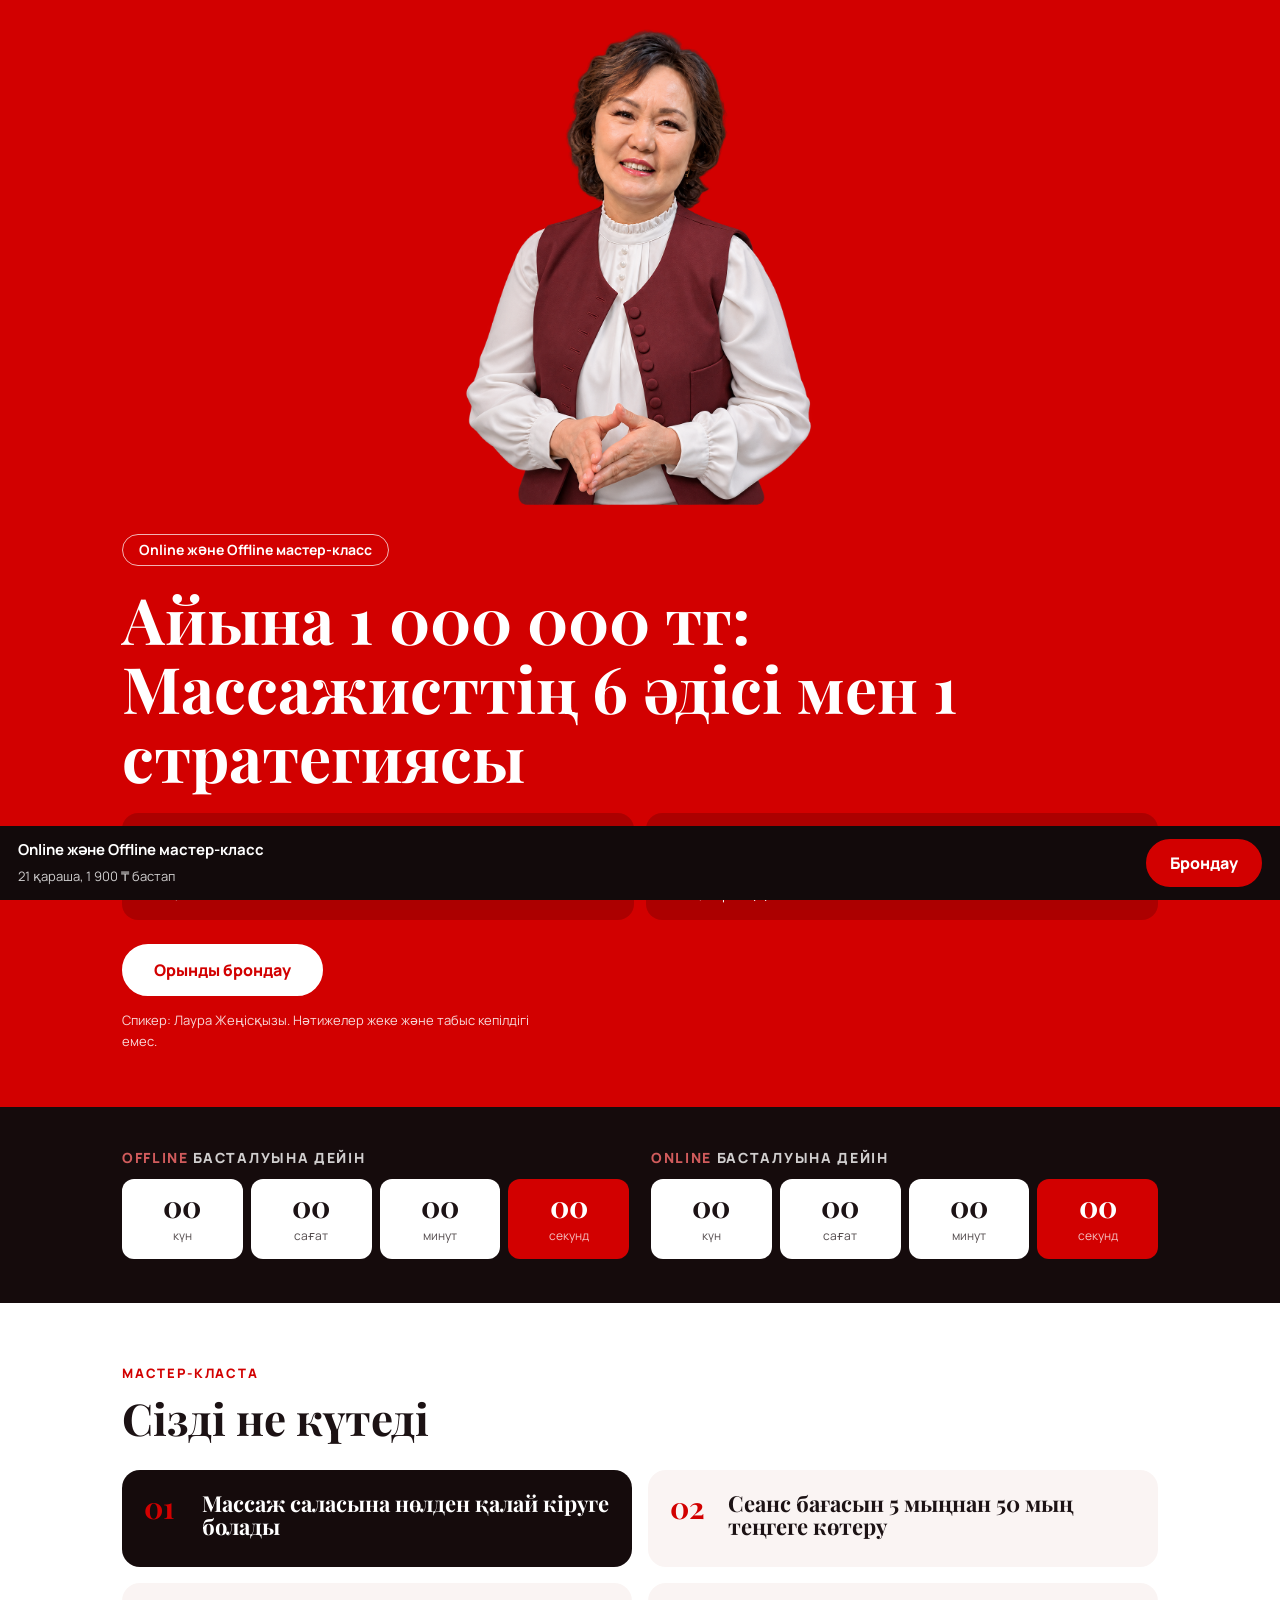
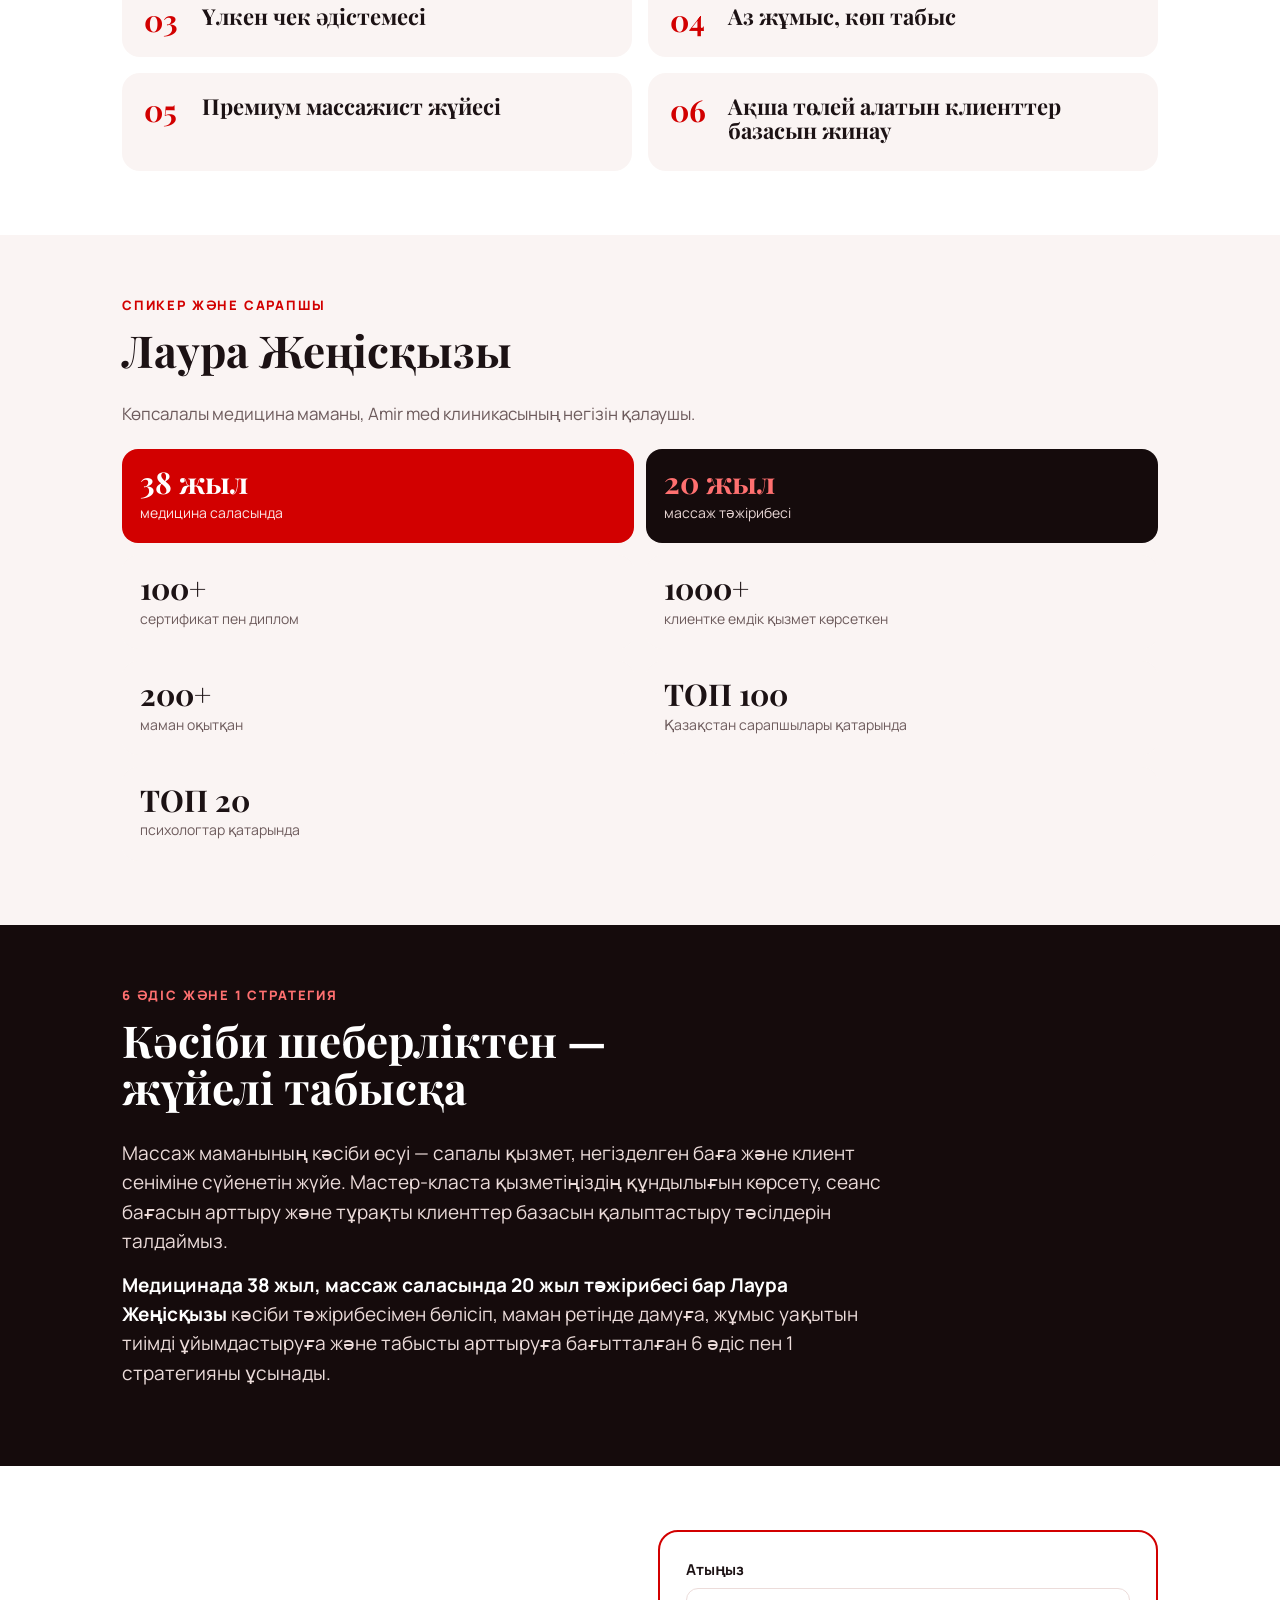
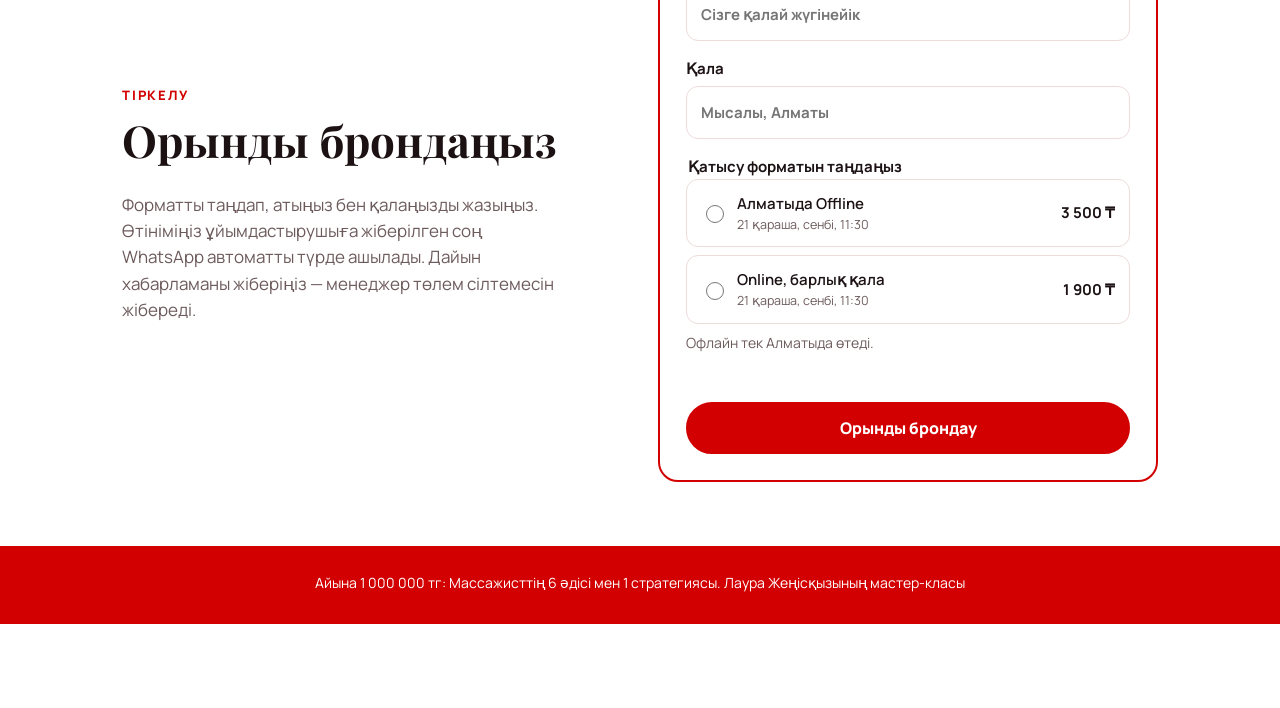
==== index.html @ 4eb70d50 "Update WhatsApp contact for Laura masterclass" ====
<!DOCTYPE html>
<html lang="kk">
<head>
<meta charset="utf-8">
<meta name="viewport" content="width=device-width, initial-scale=1, viewport-fit=cover">
<title>Айына 1 000 000 тг: Массажисттің 6 әдісі мен 1 стратегиясы: Online және Offline мастер-класс</title>
<link rel="preconnect" href="https://fonts.googleapis.com">
<link rel="preconnect" href="https://fonts.gstatic.com" crossorigin>
<link href="https://fonts.googleapis.com/css2?family=Manrope:wght@400;600;700;800&family=Playfair+Display:wght@600;700&display=swap" rel="stylesheet">
<!--PIXEL-->
<script>
!function(f,b,e,v,n,t,s){if(f.fbq)return;n=f.fbq=function(){n.callMethod?n.callMethod.apply(n,arguments):n.queue.push(arguments)};if(!f._fbq)f._fbq=n;n.push=n;n.loaded=!0;n.version='2.0';n.queue=[];t=b.createElement(e);t.async=!0;t.src=v;s=b.getElementsByTagName(e)[0];s.parentNode.insertBefore(t,s)}(window,document,'script','https://connect.facebook.net/en_US/fbevents.js');
fbq('init','533676655998231');fbq('track','PageView');
</script>
<!--/PIXEL-->
<style>
:root{--red:#d20000;--ink:#1c1214;--bg:#fff;--soft:#faf4f3;--line:#ecdcda;--mute:#6d5b5c;--night:#150b0c;
box-sizing:border-box;padding-top:env(safe-area-inset-top,0px);padding-bottom:env(safe-area-inset-bottom,0px)}
@media (prefers-color-scheme:dark){:root:not([data-theme="light"]){--ink:#f7eceb;--bg:#160c0d;--soft:#211415;--line:#3b2628;--mute:#bba6a6}}
:root[data-theme="dark"]{--ink:#f7eceb;--bg:#160c0d;--soft:#211415;--line:#3b2628;--mute:#bba6a6}
html{background:var(--red);scroll-padding-top:env(safe-area-inset-top,0px);scroll-behavior:smooth}
@media (prefers-reduced-motion:reduce){html{scroll-behavior:auto}}
*,*::before,*::after{box-sizing:border-box}
body{margin:0;background:var(--bg);color:var(--ink);font:400 17px/1.55 Manrope,"Segoe UI",Arial,sans-serif;padding-bottom:84px}
h1,h2,h3{font-family:"Playfair Display",Georgia,serif;margin:0;line-height:1.08;font-weight:700}
p{margin:0}
:focus-visible{outline:3px solid #ffb4b4;outline-offset:3px}
.wrap{max-width:1080px;margin:0 auto;padding:0 22px}
section{padding:64px 0}
h2{font-size:clamp(30px,5vw,44px);margin-bottom:28px}
.k{color:var(--red);font:800 13px/1 Manrope,Arial,sans-serif;letter-spacing:.14em;text-transform:uppercase;margin-bottom:14px}

.hero{background:var(--red);color:#fff;padding:26px 0 0;overflow:hidden}
.hero .wrap{display:grid;gap:24px;grid-template-columns:1fr;align-items:center}
.hero-text{padding-bottom:56px;align-self:center}
.tag{display:inline-block;border:1.5px solid rgba(255,255,255,.7);border-radius:999px;padding:8px 16px;font:700 14px/1 Manrope,Arial,sans-serif;margin-bottom:18px}
.hero h1{font-size:clamp(36px,6.4vw,64px);margin-bottom:22px}
.dates{display:grid;grid-template-columns:1fr 1fr;gap:12px;margin-bottom:24px}
.date{background:rgba(0,0,0,.18);border-radius:16px;padding:16px}
.date em{display:block;font:800 13px/1 Manrope,Arial,sans-serif;font-style:normal;letter-spacing:.1em;text-transform:uppercase;opacity:.85}
.date b{display:block;font:700 26px/1.1 "Playfair Display",Georgia,serif;margin:8px 0 4px}
.date span{display:block;font-size:14px;opacity:.92}
.lang{display:block;text-align:right;color:#fff;font:700 14px/1 Manrope,Arial,sans-serif;text-decoration:underline;margin-bottom:12px}
.btn{display:inline-block;padding:16px 30px;border-radius:999px;font:800 16px/1 Manrope,Arial,sans-serif;text-decoration:none;border:2px solid #fff;background:#fff;color:var(--red);cursor:pointer}
.note{font-size:13px;opacity:.85;margin-top:14px;max-width:34em}
.photo{padding-bottom:0}.photo img{display:block;width:100%;height:auto;max-width:440px;margin:0 auto;border-radius:18px}

.timers{background:var(--night);color:#fff;padding:44px 0}
.timers .wrap{display:grid;gap:22px;grid-template-columns:1fr 1fr}
.t h3{font:800 14px/1 Manrope,Arial,sans-serif;letter-spacing:.12em;text-transform:uppercase;opacity:.8;margin-bottom:14px}
.t h3 i{color:#ff7070;font-style:normal}
.cd{display:grid;grid-template-columns:repeat(4,1fr);gap:8px}
.cd div{background:#fff;color:#1c1214;border-radius:12px;padding:12px 4px;text-align:center}
.cd div:last-child{background:var(--red);color:#fff}
.cd b{display:block;font:700 30px/1 "Playfair Display",Georgia,serif}
.cd span{font-size:12px;opacity:.75}

.list{display:grid;grid-template-columns:1fr 1fr;gap:16px}
.item{display:flex;gap:16px;background:var(--soft);border-radius:18px;padding:22px}
.item .n{font:700 30px/1 "Playfair Display",Georgia,serif;color:var(--red);min-width:42px}
.item h3{font-size:22px;margin-bottom:6px}
.item p{color:var(--mute);font-size:16px}
.item.hl{background:var(--night);color:#fff}
.item.hl p{color:#e8d6d4}

.about{display:grid;gap:40px;grid-template-columns:1fr;align-items:center}
.portrait{width:100%;aspect-ratio:4/5;object-fit:cover;object-position:50% 30%;border-radius:18px;border-bottom:6px solid var(--red)}
.about p.l{color:var(--mute);margin-bottom:22px;max-width:34em}
.facts{display:grid;grid-template-columns:1fr 1fr;gap:12px}
.fact{background:var(--soft);border-radius:16px;padding:18px}
.fact b{display:block;font:700 30px/1.05 "Playfair Display",Georgia,serif}
.fact span{font-size:14px;color:var(--mute)}
.fact.r{background:var(--red);color:#fff}.fact.r span{color:#fff;opacity:.9}
.fact.d{background:var(--night);color:#fff}.fact.d b{color:#ff7070}.fact.d span{color:#e8d6d4}
.fact.w{grid-column:1/-1}

.nov{background:var(--night);color:#fff}
.nov h2{max-width:14em}
.nov p{max-width:40em;font-size:19px;color:#ecdcda;margin-bottom:14px}
.nov p b{color:#fff}

.bonus{background:var(--soft);padding:44px 0}
.bonus .wrap{display:grid;gap:14px 32px;grid-template-columns:auto 1fr 1fr;align-items:center}
.bonus h3{font-size:26px}
.bonus p{border-left:4px solid var(--red);padding-left:14px;font-weight:600}

.reg .wrap{display:grid;gap:36px;grid-template-columns:1fr 1fr;align-items:center}
.reg p.s{color:var(--mute);max-width:26em}
form{background:var(--bg);border:2px solid var(--red);border-radius:20px;padding:26px;display:grid;gap:16px}
label,legend{font-weight:700;font-size:15px}
input[type=text]{width:100%;margin-top:6px;padding:14px;border:1.5px solid var(--line);border-radius:12px;font:inherit;background:var(--bg);color:var(--ink)}
fieldset{border:0;padding:0;margin:0;display:grid;gap:8px}
.opt{display:flex;gap:10px;align-items:center;border:1.5px solid var(--line);border-radius:12px;padding:12px 14px;font-weight:600;cursor:pointer}
.opt input{accent-color:var(--red);width:18px;height:18px}
.opt span{flex:1}.opt small{display:block;color:var(--mute);font-weight:400}
.opt:has(input:checked){border-color:var(--red);background:var(--soft)}
.opt.dis{opacity:.5;cursor:not-allowed}
fieldset.bad .opt{border-color:#c40000}
.hint{font-size:14px;color:var(--mute)}
.err{color:#c40000;font-weight:600;font-size:14px;min-height:1.2em}
form .btn{background:var(--red);color:#fff;border-color:var(--red);width:100%;text-align:center}
footer{background:var(--red);color:#fff;padding:26px 0 30px;font-size:14px;text-align:center}
.bar{position:fixed;left:0;right:0;bottom:0;z-index:20;background:#120a0b;color:#fff;padding:12px 18px calc(12px + env(safe-area-inset-bottom,0px));display:flex;align-items:center;justify-content:space-between;gap:14px}
.bar b{display:block;font-size:15px}.bar span{font-size:13px;opacity:.8}
.bar .btn{padding:14px 22px;background:var(--red);color:#fff;border-color:var(--red);white-space:nowrap}

@media (max-width:780px){
section{padding:48px 0}
.hero .wrap,.timers .wrap,.list,.about,.reg .wrap{grid-template-columns:1fr}
.photo{padding:0}.photo img{max-width:380px}
.hero-text{padding-bottom:44px}
.dates{grid-template-columns:1fr}
.hero .btn{width:100%;text-align:center}
.bonus .wrap{grid-template-columns:1fr}
}
</style>

</head>
<body>
<noscript><img height="1" width="1" style="display:none" alt="" src="https://www.facebook.com/tr?id=533676655998231&amp;ev=PageView&amp;noscript=1"></noscript>

<header class="hero">
  <div class="wrap">
    <div class="photo"><img src="laura-waist.png" alt="Лаура Жеңісқызы" width="1196" height="1315" fetchpriority="high"></div>
    <div class="hero-text">
      <span class="tag">Online және Offline мастер-класс</span>
      <h1>Айына 1 000 000 тг: Массажисттің 6 әдісі мен 1 стратегиясы</h1>
      <div class="dates">
        <div class="date"><em>Offline</em><b>21 қараша, 11:30</b><span>Сенбі, Алматы</span></div>
        <div class="date"><em>Online</em><b>21 қараша, 11:30</b><span>Сенбі, барлық қала</span></div>
      </div>
      <a class="btn" href="#reg">Орынды брондау</a>
      <p class="note">Спикер: Лаура Жеңісқызы. Нәтижелер жеке және табыс кепілдігі емес.</p>
    </div>
  </div>
</header>

<div class="timers">
  <div class="wrap">
    <div class="t"><h3><i>Offline</i> басталуына дейін</h3><div class="cd" data-t="2026-11-21T11:30:00+05:00"><div><b>--</b><span>күн</span></div><div><b>--</b><span>сағат</span></div><div><b>--</b><span>минут</span></div><div><b>--</b><span>секунд</span></div></div></div>
    <div class="t"><h3><i>Online</i> басталуына дейін</h3><div class="cd" data-t="2026-11-21T11:30:00+05:00"><div><b>--</b><span>күн</span></div><div><b>--</b><span>сағат</span></div><div><b>--</b><span>минут</span></div><div><b>--</b><span>секунд</span></div></div></div>
  </div>
</div>

<section>
  <div class="wrap">
    <div class="k">Мастер-класта</div>
    <h2>Сізді не күтеді</h2>
    <div class="list">
      <div class="item hl"><div class="n">01</div><div><h3>Массаж саласына нөлден қалай кіруге болады</h3></div></div>
      <div class="item"><div class="n">02</div><div><h3>Сеанс бағасын 5 мыңнан 50 мың теңгеге көтеру</h3></div></div>
      <div class="item"><div class="n">03</div><div><h3>Үлкен чек әдістемесі</h3></div></div>
      <div class="item"><div class="n">04</div><div><h3>Аз жұмыс, көп табыс</h3></div></div>
      <div class="item"><div class="n">05</div><div><h3>Премиум массажист жүйесі</h3></div></div>
      <div class="item"><div class="n">06</div><div><h3>Ақша төлей алатын клиенттер базасын жинау</h3></div></div>
    </div>
  </div>
</section>

<section style="background:var(--soft)">
  <div class="wrap about">
    <div>
      <div class="k">Спикер және сарапшы</div>
      <h2>Лаура Жеңісқызы</h2>
      <p class="l">Көпсалалы медицина маманы, Amir med клиникасының негізін қалаушы.</p>
      <div class="facts">
        <div class="fact r"><b>38 жыл</b><span>медицина саласында</span></div>
        <div class="fact d"><b>20 жыл</b><span>массаж тәжірибесі</span></div>
        <div class="fact"><b>100+</b><span>сертификат пен диплом</span></div>
        <div class="fact"><b>1000+</b><span>клиентке емдік қызмет көрсеткен</span></div>
        <div class="fact"><b>200+</b><span>маман оқытқан</span></div>
        <div class="fact"><b>ТОП 100</b><span>Қазақстан сарапшылары қатарында</span></div>
        <div class="fact w"><b>ТОП 20</b><span>психологтар қатарында</span></div>
      </div>
    </div>
  </div>
</section>

<section class="nov">
  <div class="wrap">
    <div class="k" style="color:#ff7070">6 әдіс және 1 стратегия</div>
    <h2>Кәсіби шеберліктен — жүйелі табысқа</h2>
    <p>Массаж маманының кәсіби өсуі — сапалы қызмет, негізделген баға және клиент сеніміне сүйенетін жүйе. Мастер-класта қызметіңіздің құндылығын көрсету, сеанс бағасын арттыру және тұрақты клиенттер базасын қалыптастыру тәсілдерін талдаймыз.</p>
    <p><b>Медицинада 38 жыл, массаж саласында 20 жыл тәжірибесі бар Лаура Жеңісқызы</b> кәсіби тәжірибесімен бөлісіп, маман ретінде дамуға, жұмыс уақытын тиімді ұйымдастыруға және табысты арттыруға бағытталған 6 әдіс пен 1 стратегияны ұсынады.</p>
  </div>
</section>

<section class="reg" id="reg">
  <div class="wrap">
    <div>
      <div class="k">Тіркелу</div>
      <h2>Орынды брондаңыз</h2>
      <p class="s">Форматты таңдап, атыңыз бен қалаңызды жазыңыз. Өтініміңіз ұйымдастырушыға жіберілген соң WhatsApp автоматты түрде ашылады. Дайын хабарламаны жіберіңіз — менеджер төлем сілтемесін жібереді.</p>
    </div>
    <form id="f" novalidate>
      <label>Атыңыз<input type="text" id="name" autocomplete="given-name" placeholder="Сізге қалай жүгінейік"></label>
      <label>Қала<input type="text" id="city" autocomplete="address-level2" placeholder="Мысалы, Алматы"></label>
      <fieldset id="fs">
        <legend>Қатысу форматын таңдаңыз</legend>
        <label class="opt" id="o-off"><input type="radio" name="fmt" value="off"><span>Алматыда Offline<small>21 қараша, сенбі, 11:30</small></span><b>3&nbsp;500&nbsp;₸</b></label>
        <label class="opt" id="o-on"><input type="radio" name="fmt" value="on"><span>Online, барлық қала<small>21 қараша, сенбі, 11:30</small></span><b>1&nbsp;900&nbsp;₸</b></label>
        <span class="hint">Офлайн тек Алматыда өтеді.</span>
      </fieldset>
      <div class="err" id="err" role="alert"></div>
      <button class="btn" type="submit">Орынды брондау</button>
    </form>
  </div>
</section>

<footer>Айына 1 000 000 тг: Массажисттің 6 әдісі мен 1 стратегиясы. Лаура Жеңісқызының мастер-класы</footer>

<div class="bar">
  <div><b>Online және Offline мастер-класс</b><span>21 қараша, 1&nbsp;900&nbsp;₸ бастап</span></div>
  <a class="btn" href="#reg">Брондау</a>
</div>

<script>
(function(){
  var WA="77086097458";
  function tick(){
    document.querySelectorAll(".cd").forEach(function(el){
      var d=Date.parse(el.getAttribute("data-t"))-Date.now();if(d<0)d=0;
      var v=[Math.floor(d/864e5),Math.floor(d/36e5)%24,Math.floor(d/6e4)%60,Math.floor(d/1e3)%60];
      el.querySelectorAll("b").forEach(function(b,i){b.textContent=String(v[i]).padStart(2,"0")});
    });
  }
  tick();setInterval(tick,1000);
  var f=document.getElementById("f"),city=document.getElementById("city"),name=document.getElementById("name"),err=document.getElementById("err"),fs=document.getElementById("fs");
  var off=document.querySelector('input[value="off"]'),on=document.querySelector('input[value="on"]'),oOff=document.getElementById("o-off");
  function isAlmaty(v){return /алматы|алма-ата|almaty/i.test(v.trim())}
  city.addEventListener("input",function(){
    var v=city.value.trim(),blocked=v&&!isAlmaty(v);
    off.disabled=!!blocked;oOff.classList.toggle("dis",!!blocked);
    if(blocked&&off.checked){off.checked=false;err.textContent="Офлайн тек Алматыда. Онлайнды таңдаңыз."}
  });
  fs.addEventListener("change",function(){fs.classList.remove("bad");err.textContent=""});
  f.addEventListener("submit",function(e){
    e.preventDefault();err.textContent="";
    var n=name.value.trim(),c=city.value.trim();
    if(!n){err.textContent="Атыңызды жазыңыз.";name.focus();return}
    if(!c){err.textContent="Қалаңызды жазыңыз.";city.focus();return}
    if(!off.checked&&!on.checked){fs.classList.add("bad");err.textContent="Қатысу форматын таңдаңыз, онсыз тіркелу мүмкін емес.";return}
    if(off.checked&&!isAlmaty(c)){err.textContent="Офлайн тек Алматыда. Онлайнды таңдаңыз.";return}
    var q=new URLSearchParams(location.search),src=[q.get("utm_source"),q.get("utm_campaign"),q.get("utm_content")].filter(Boolean).join(" / ")||"тікелей кіру";
    var fmt=on.checked?"Online, 21 қараша (сенбі), 11:30":"Offline, 21 қараша (сенбі), 11:30, Алматы",price=on.checked?"1 900 ₸":"3 500 ₸";
    var msg="Сәлеметсіз бе! «Айына 1 000 000 тг: Массажисттің 6 әдісі мен 1 стратегиясы» мастер-класына тіркелгім келеді.\n\nФормат: "+fmt+"\nБағасы: "+price+"\nАты: "+n+"\nҚала: "+c+"\nДереккөз: "+src+"\n\nТөлем сілтемесін жібере аласыз ба?";
    var button=f.querySelector("button[type=submit]");
    if(button.disabled)return;
    button.disabled=true;
    var label=button.textContent;button.textContent="Жіберілуде…";
    var controller=new AbortController();
    var timeout=setTimeout(function(){controller.abort()},15000);
    fetch("https://laura-telegram-leads.bekassbi.workers.dev/leads",{
      method:"POST",headers:{"Content-Type":"application/json"},
      body:JSON.stringify({name:n,city:c,format:on.checked?"on":"off",source:src}),signal:controller.signal
    }).then(function(response){
      return response.json().then(function(data){
        if(!response.ok || !data.ok)throw new Error("delivery");
        clearTimeout(timeout);
        try{if(typeof fbq==="function")fbq("track","Lead")}catch(x){}
        button.textContent="Өтінім қабылданды!";
        setTimeout(function(){window.location.href="https://wa.me/"+WA+"?text="+encodeURIComponent(msg)},250);
      });
    }).catch(function(){
      clearTimeout(timeout);button.disabled=false;button.textContent=label;
      err.textContent="Өтінімді жіберу мүмкін болмады. Қайта көріңіз.";
    });
  });
})();
</script>
</body>
</html>
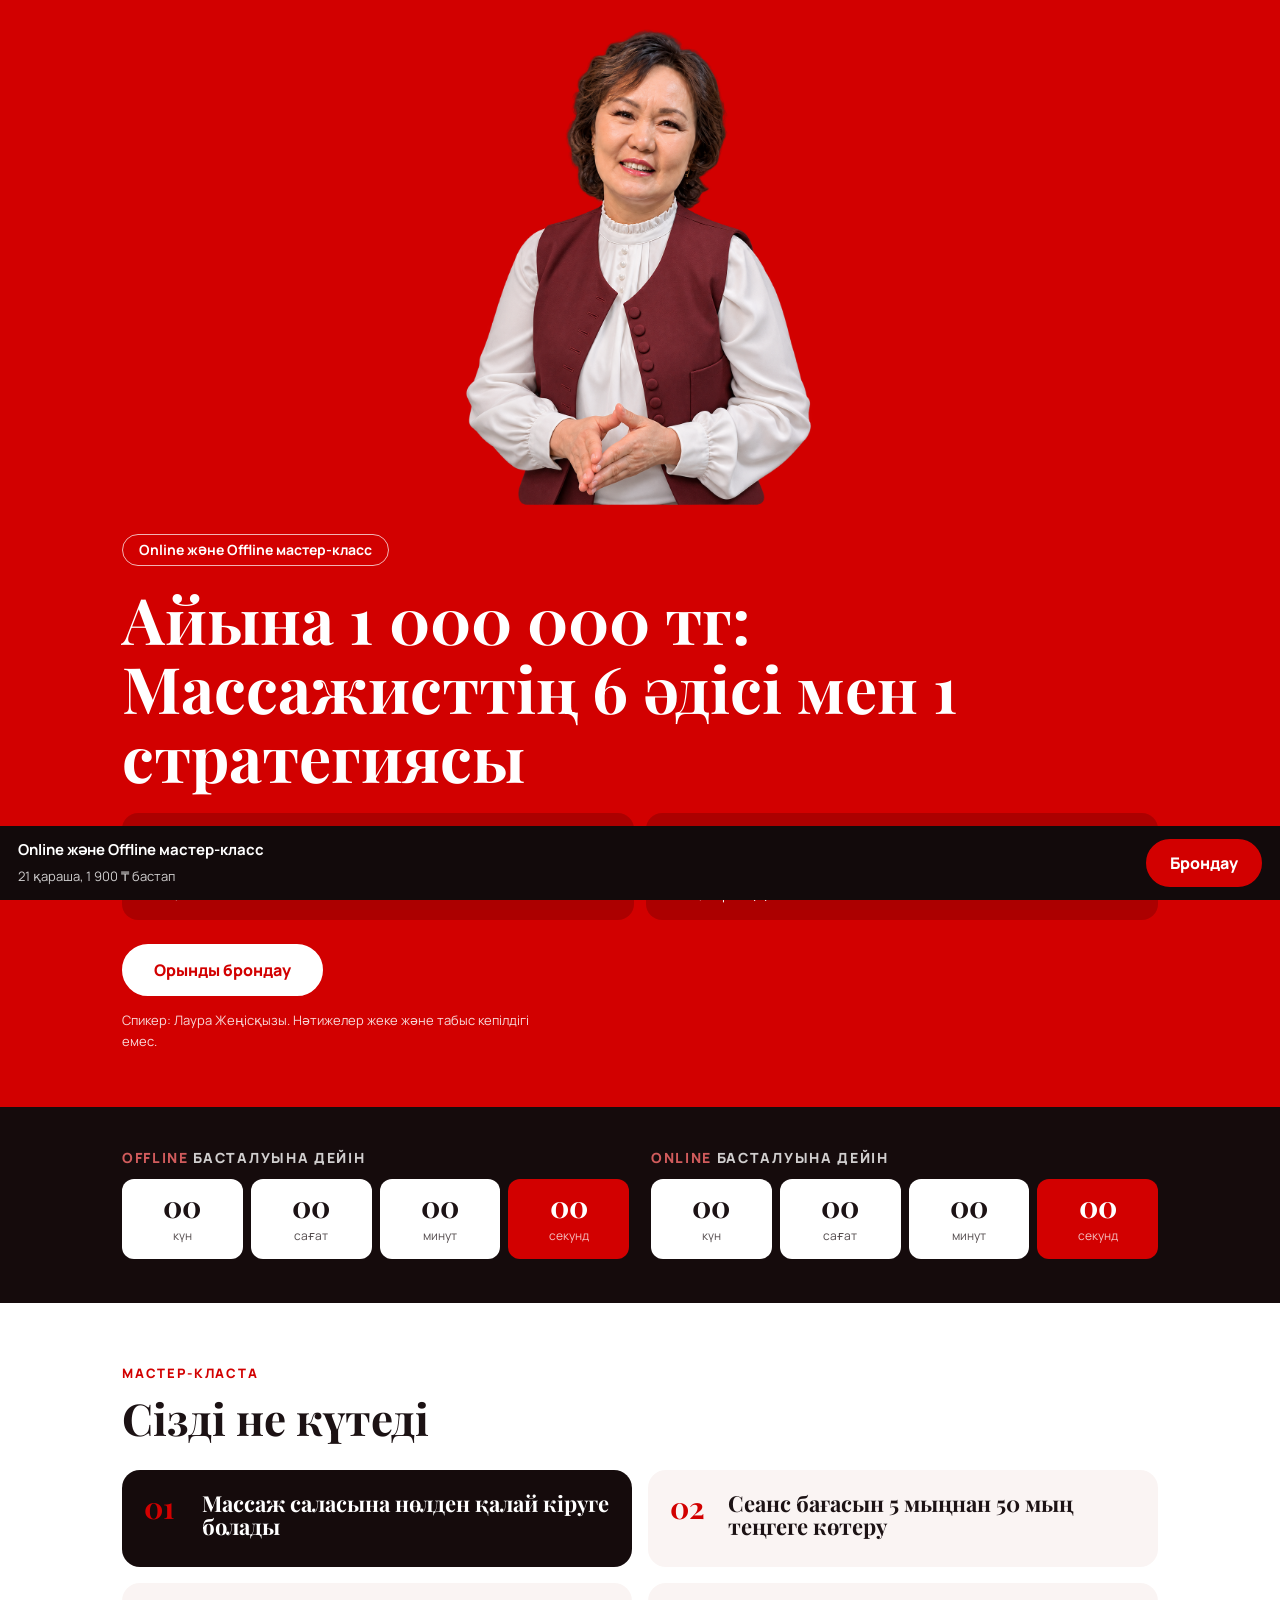
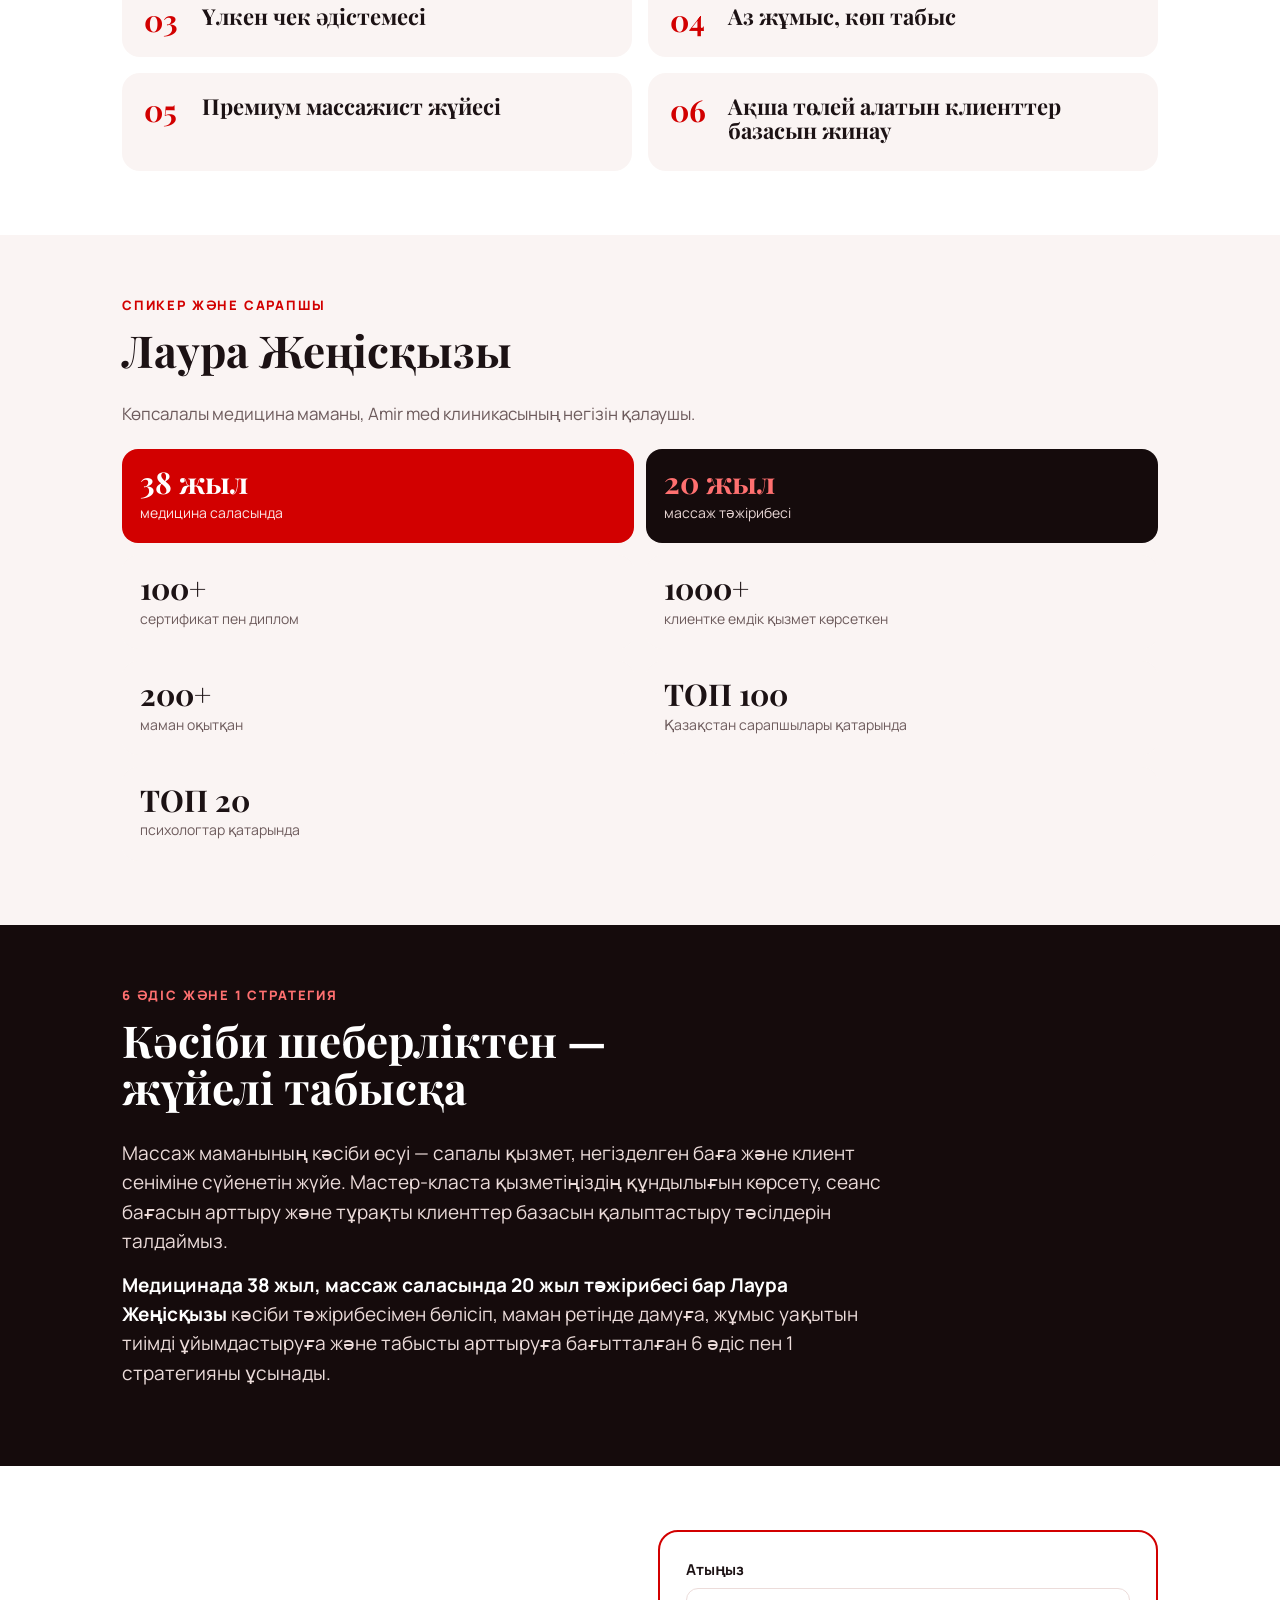
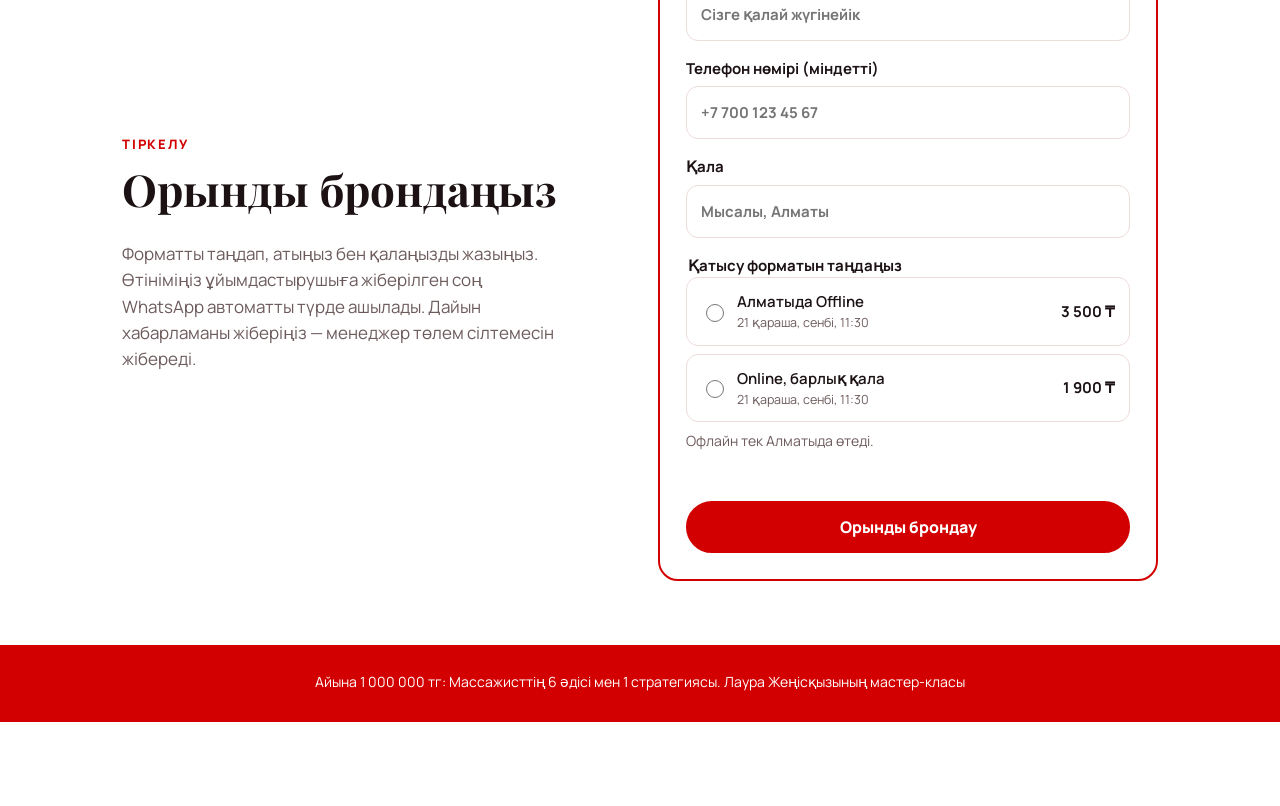
==== commit c7dbb116: "Require phone number for registration" ====
--- a/index.html
+++ b/index.html
@@ -10,7 +10,7 @@
 <!--PIXEL-->
 <script>
 !function(f,b,e,v,n,t,s){if(f.fbq)return;n=f.fbq=function(){n.callMethod?n.callMethod.apply(n,arguments):n.queue.push(arguments)};if(!f._fbq)f._fbq=n;n.push=n;n.loaded=!0;n.version='2.0';n.queue=[];t=b.createElement(e);t.async=!0;t.src=v;s=b.getElementsByTagName(e)[0];s.parentNode.insertBefore(t,s)}(window,document,'script','https://connect.facebook.net/en_US/fbevents.js');
-fbq('init','533676655998231');fbq('track','PageView');
+fbq('init','1264287725843772');fbq('track','PageView');
 </script>
 <!--/PIXEL-->
 <style>
@@ -88,7 +88,7 @@
 .reg p.s{color:var(--mute);max-width:26em}
 form{background:var(--bg);border:2px solid var(--red);border-radius:20px;padding:26px;display:grid;gap:16px}
 label,legend{font-weight:700;font-size:15px}
-input[type=text]{width:100%;margin-top:6px;padding:14px;border:1.5px solid var(--line);border-radius:12px;font:inherit;background:var(--bg);color:var(--ink)}
+input[type=text],input[type=tel]{width:100%;margin-top:6px;padding:14px;border:1.5px solid var(--line);border-radius:12px;font:inherit;background:var(--bg);color:var(--ink)}
 fieldset{border:0;padding:0;margin:0;display:grid;gap:8px}
 .opt{display:flex;gap:10px;align-items:center;border:1.5px solid var(--line);border-radius:12px;padding:12px 14px;font-weight:600;cursor:pointer}
 .opt input{accent-color:var(--red);width:18px;height:18px}
@@ -117,7 +117,7 @@
 
 </head>
 <body>
-<noscript><img height="1" width="1" style="display:none" alt="" src="https://www.facebook.com/tr?id=533676655998231&amp;ev=PageView&amp;noscript=1"></noscript>
+<noscript><img height="1" width="1" style="display:none" alt="" src="https://www.facebook.com/tr?id=1264287725843772&amp;ev=PageView&amp;noscript=1"></noscript>
 
 <header class="hero">
   <div class="wrap">
@@ -194,6 +194,7 @@
     </div>
     <form id="f" novalidate>
       <label>Атыңыз<input type="text" id="name" autocomplete="given-name" placeholder="Сізге қалай жүгінейік"></label>
+      <label>Телефон нөмірі (міндетті)<input type="tel" id="phone" name="phone" autocomplete="tel" placeholder="+7 700 123 45 67" maxlength="32" required></label>
       <label>Қала<input type="text" id="city" autocomplete="address-level2" placeholder="Мысалы, Алматы"></label>
       <fieldset id="fs">
         <legend>Қатысу форматын таңдаңыз</legend>
@@ -237,6 +238,8 @@
   f.addEventListener("submit",function(e){
     e.preventDefault();err.textContent="";
     var n=name.value.trim(),c=city.value.trim();
+    var phoneInput=document.getElementById("phone"),rawPhone=phoneInput.value.trim(),phoneDigits=rawPhone.replace(/\D/g,"");
+    if(!/^\+?[0-9 ()-]+$/.test(rawPhone)||phoneDigits.length<10||phoneDigits.length>15){err.textContent="Телефон нөміріңізді дұрыс енгізіңіз.";phoneInput.focus();return}
     if(!n){err.textContent="Атыңызды жазыңыз.";name.focus();return}
     if(!c){err.textContent="Қалаңызды жазыңыз.";city.focus();return}
     if(!off.checked&&!on.checked){fs.classList.add("bad");err.textContent="Қатысу форматын таңдаңыз, онсыз тіркелу мүмкін емес.";return}
@@ -252,7 +255,7 @@
     var timeout=setTimeout(function(){controller.abort()},15000);
     fetch("https://laura-telegram-leads.bekassbi.workers.dev/leads",{
       method:"POST",headers:{"Content-Type":"application/json"},
-      body:JSON.stringify({name:n,city:c,format:on.checked?"on":"off",source:src}),signal:controller.signal
+      body:JSON.stringify({name:n,city:c,phone:rawPhone,format:on.checked?"on":"off",source:"Телефон: "+rawPhone+" | "+src}),signal:controller.signal
     }).then(function(response){
       return response.json().then(function(data){
         if(!response.ok || !data.ok)throw new Error("delivery");
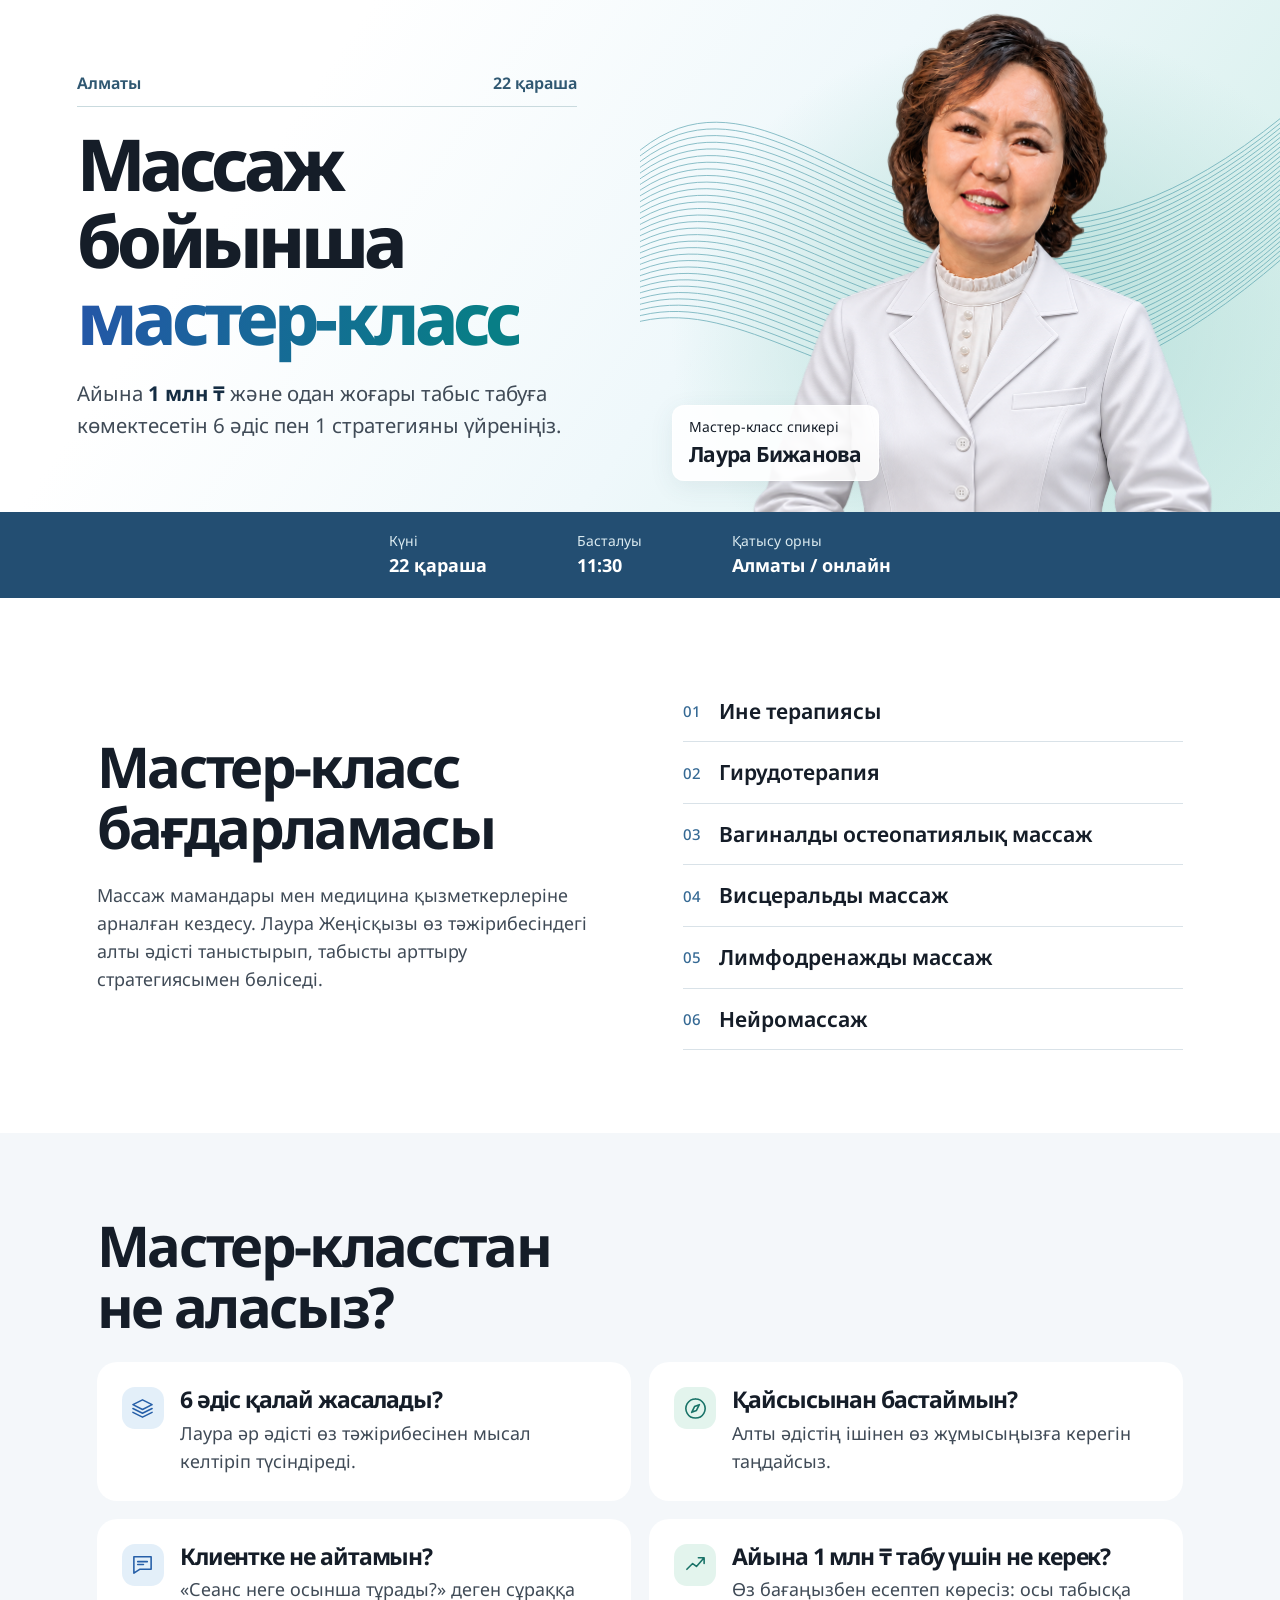
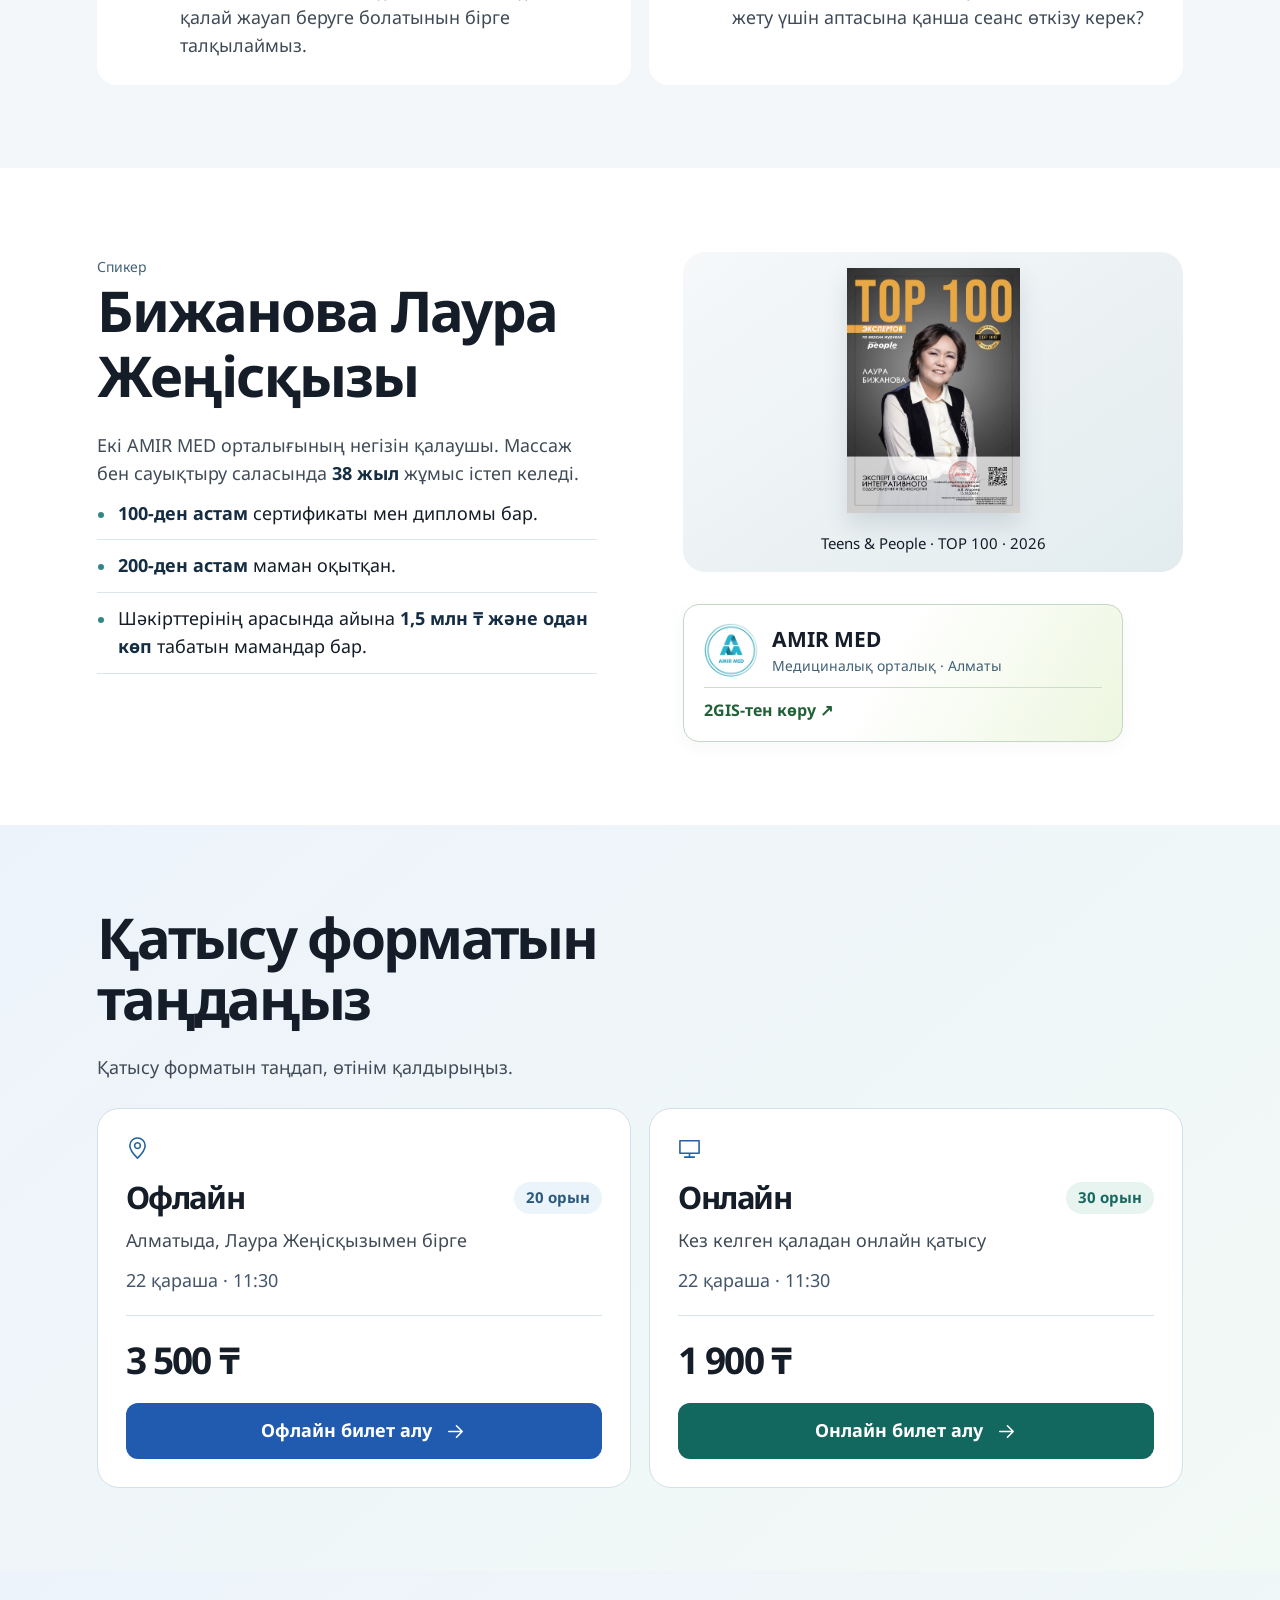
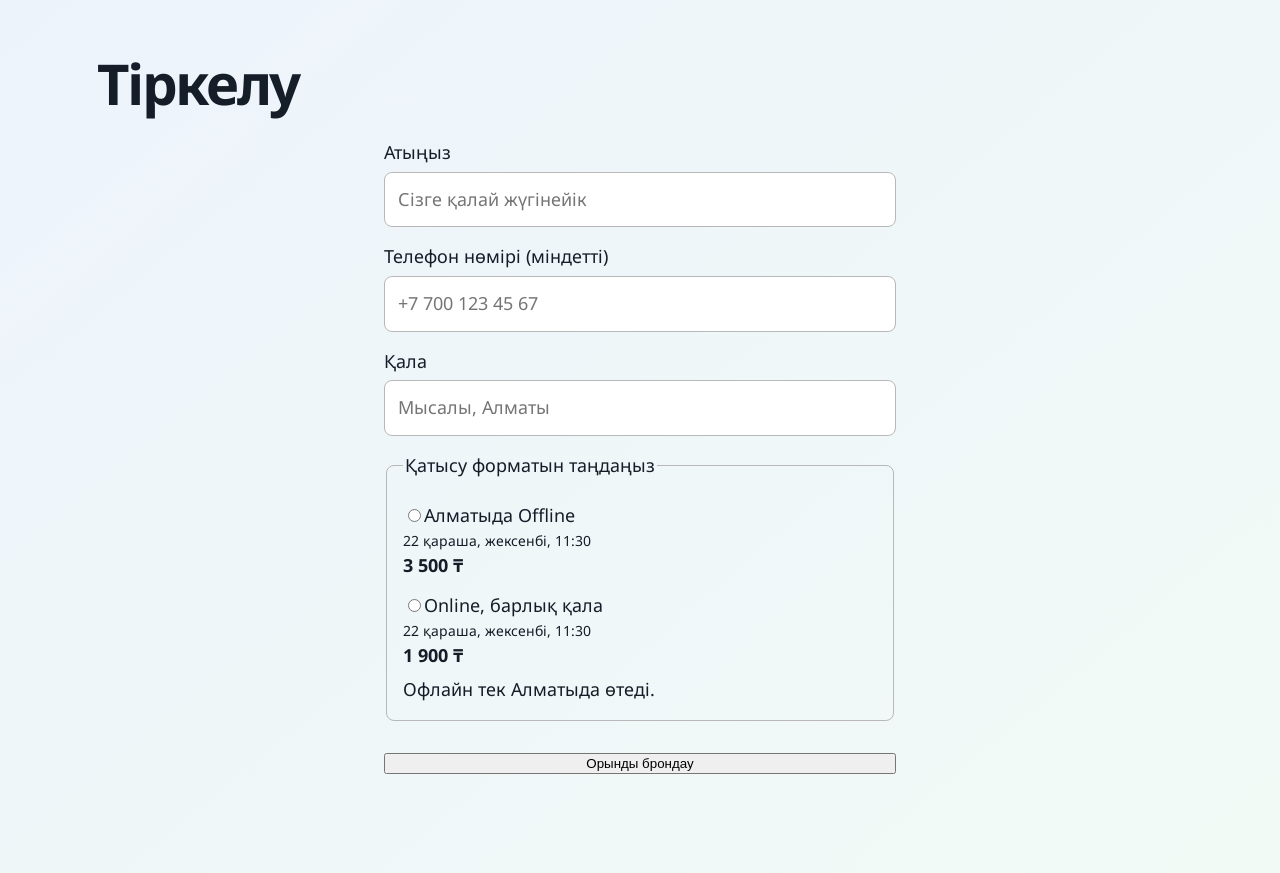
==== commit d0c4b369: "Publish Amir Med masterclass redesign" ====
--- a/index.html
+++ b/index.html
@@ -1,221 +1,28 @@
-<!DOCTYPE html>
-<html lang="kk">
-<head>
-<meta charset="utf-8">
-<meta name="viewport" content="width=device-width, initial-scale=1, viewport-fit=cover">
-<title>Айына 1 000 000 тг: Массажисттің 6 әдісі мен 1 стратегиясы: Online және Offline мастер-класс</title>
-<link rel="preconnect" href="https://fonts.googleapis.com">
-<link rel="preconnect" href="https://fonts.gstatic.com" crossorigin>
-<link href="https://fonts.googleapis.com/css2?family=Manrope:wght@400;600;700;800&family=Playfair+Display:wght@600;700&display=swap" rel="stylesheet">
-<!--PIXEL-->
-<script>
+<!doctype html>
+<html lang="kk"><head><meta charset="utf-8"><meta name="viewport" content="width=device-width,initial-scale=1"><title>Массаж бойынша мастер-класс · Лаура Бижанова</title><link rel="stylesheet" href="design.css"><script>
 !function(f,b,e,v,n,t,s){if(f.fbq)return;n=f.fbq=function(){n.callMethod?n.callMethod.apply(n,arguments):n.queue.push(arguments)};if(!f._fbq)f._fbq=n;n.push=n;n.loaded=!0;n.version='2.0';n.queue=[];t=b.createElement(e);t.async=!0;t.src=v;s=b.getElementsByTagName(e)[0];s.parentNode.insertBefore(t,s)}(window,document,'script','https://connect.facebook.net/en_US/fbevents.js');
 fbq('init','1264287725843772');fbq('track','PageView');
-</script>
-<!--/PIXEL-->
-<style>
-:root{--red:#d20000;--ink:#1c1214;--bg:#fff;--soft:#faf4f3;--line:#ecdcda;--mute:#6d5b5c;--night:#150b0c;
-box-sizing:border-box;padding-top:env(safe-area-inset-top,0px);padding-bottom:env(safe-area-inset-bottom,0px)}
-@media (prefers-color-scheme:dark){:root:not([data-theme="light"]){--ink:#f7eceb;--bg:#160c0d;--soft:#211415;--line:#3b2628;--mute:#bba6a6}}
-:root[data-theme="dark"]{--ink:#f7eceb;--bg:#160c0d;--soft:#211415;--line:#3b2628;--mute:#bba6a6}
-html{background:var(--red);scroll-padding-top:env(safe-area-inset-top,0px);scroll-behavior:smooth}
-@media (prefers-reduced-motion:reduce){html{scroll-behavior:auto}}
-*,*::before,*::after{box-sizing:border-box}
-body{margin:0;background:var(--bg);color:var(--ink);font:400 17px/1.55 Manrope,"Segoe UI",Arial,sans-serif;padding-bottom:84px}
-h1,h2,h3{font-family:"Playfair Display",Georgia,serif;margin:0;line-height:1.08;font-weight:700}
-p{margin:0}
-:focus-visible{outline:3px solid #ffb4b4;outline-offset:3px}
-.wrap{max-width:1080px;margin:0 auto;padding:0 22px}
-section{padding:64px 0}
-h2{font-size:clamp(30px,5vw,44px);margin-bottom:28px}
-.k{color:var(--red);font:800 13px/1 Manrope,Arial,sans-serif;letter-spacing:.14em;text-transform:uppercase;margin-bottom:14px}
-
-.hero{background:var(--red);color:#fff;padding:26px 0 0;overflow:hidden}
-.hero .wrap{display:grid;gap:24px;grid-template-columns:1fr;align-items:center}
-.hero-text{padding-bottom:56px;align-self:center}
-.tag{display:inline-block;border:1.5px solid rgba(255,255,255,.7);border-radius:999px;padding:8px 16px;font:700 14px/1 Manrope,Arial,sans-serif;margin-bottom:18px}
-.hero h1{font-size:clamp(36px,6.4vw,64px);margin-bottom:22px}
-.dates{display:grid;grid-template-columns:1fr 1fr;gap:12px;margin-bottom:24px}
-.date{background:rgba(0,0,0,.18);border-radius:16px;padding:16px}
-.date em{display:block;font:800 13px/1 Manrope,Arial,sans-serif;font-style:normal;letter-spacing:.1em;text-transform:uppercase;opacity:.85}
-.date b{display:block;font:700 26px/1.1 "Playfair Display",Georgia,serif;margin:8px 0 4px}
-.date span{display:block;font-size:14px;opacity:.92}
-.lang{display:block;text-align:right;color:#fff;font:700 14px/1 Manrope,Arial,sans-serif;text-decoration:underline;margin-bottom:12px}
-.btn{display:inline-block;padding:16px 30px;border-radius:999px;font:800 16px/1 Manrope,Arial,sans-serif;text-decoration:none;border:2px solid #fff;background:#fff;color:var(--red);cursor:pointer}
-.note{font-size:13px;opacity:.85;margin-top:14px;max-width:34em}
-.photo{padding-bottom:0}.photo img{display:block;width:100%;height:auto;max-width:440px;margin:0 auto;border-radius:18px}
-
-.timers{background:var(--night);color:#fff;padding:44px 0}
-.timers .wrap{display:grid;gap:22px;grid-template-columns:1fr 1fr}
-.t h3{font:800 14px/1 Manrope,Arial,sans-serif;letter-spacing:.12em;text-transform:uppercase;opacity:.8;margin-bottom:14px}
-.t h3 i{color:#ff7070;font-style:normal}
-.cd{display:grid;grid-template-columns:repeat(4,1fr);gap:8px}
-.cd div{background:#fff;color:#1c1214;border-radius:12px;padding:12px 4px;text-align:center}
-.cd div:last-child{background:var(--red);color:#fff}
-.cd b{display:block;font:700 30px/1 "Playfair Display",Georgia,serif}
-.cd span{font-size:12px;opacity:.75}
-
-.list{display:grid;grid-template-columns:1fr 1fr;gap:16px}
-.item{display:flex;gap:16px;background:var(--soft);border-radius:18px;padding:22px}
-.item .n{font:700 30px/1 "Playfair Display",Georgia,serif;color:var(--red);min-width:42px}
-.item h3{font-size:22px;margin-bottom:6px}
-.item p{color:var(--mute);font-size:16px}
-.item.hl{background:var(--night);color:#fff}
-.item.hl p{color:#e8d6d4}
-
-.about{display:grid;gap:40px;grid-template-columns:1fr;align-items:center}
-.portrait{width:100%;aspect-ratio:4/5;object-fit:cover;object-position:50% 30%;border-radius:18px;border-bottom:6px solid var(--red)}
-.about p.l{color:var(--mute);margin-bottom:22px;max-width:34em}
-.facts{display:grid;grid-template-columns:1fr 1fr;gap:12px}
-.fact{background:var(--soft);border-radius:16px;padding:18px}
-.fact b{display:block;font:700 30px/1.05 "Playfair Display",Georgia,serif}
-.fact span{font-size:14px;color:var(--mute)}
-.fact.r{background:var(--red);color:#fff}.fact.r span{color:#fff;opacity:.9}
-.fact.d{background:var(--night);color:#fff}.fact.d b{color:#ff7070}.fact.d span{color:#e8d6d4}
-.fact.w{grid-column:1/-1}
-
-.nov{background:var(--night);color:#fff}
-.nov h2{max-width:14em}
-.nov p{max-width:40em;font-size:19px;color:#ecdcda;margin-bottom:14px}
-.nov p b{color:#fff}
-
-.bonus{background:var(--soft);padding:44px 0}
-.bonus .wrap{display:grid;gap:14px 32px;grid-template-columns:auto 1fr 1fr;align-items:center}
-.bonus h3{font-size:26px}
-.bonus p{border-left:4px solid var(--red);padding-left:14px;font-weight:600}
-
-.reg .wrap{display:grid;gap:36px;grid-template-columns:1fr 1fr;align-items:center}
-.reg p.s{color:var(--mute);max-width:26em}
-form{background:var(--bg);border:2px solid var(--red);border-radius:20px;padding:26px;display:grid;gap:16px}
-label,legend{font-weight:700;font-size:15px}
-input[type=text],input[type=tel]{width:100%;margin-top:6px;padding:14px;border:1.5px solid var(--line);border-radius:12px;font:inherit;background:var(--bg);color:var(--ink)}
-fieldset{border:0;padding:0;margin:0;display:grid;gap:8px}
-.opt{display:flex;gap:10px;align-items:center;border:1.5px solid var(--line);border-radius:12px;padding:12px 14px;font-weight:600;cursor:pointer}
-.opt input{accent-color:var(--red);width:18px;height:18px}
-.opt span{flex:1}.opt small{display:block;color:var(--mute);font-weight:400}
-.opt:has(input:checked){border-color:var(--red);background:var(--soft)}
-.opt.dis{opacity:.5;cursor:not-allowed}
-fieldset.bad .opt{border-color:#c40000}
-.hint{font-size:14px;color:var(--mute)}
-.err{color:#c40000;font-weight:600;font-size:14px;min-height:1.2em}
-form .btn{background:var(--red);color:#fff;border-color:var(--red);width:100%;text-align:center}
-footer{background:var(--red);color:#fff;padding:26px 0 30px;font-size:14px;text-align:center}
-.bar{position:fixed;left:0;right:0;bottom:0;z-index:20;background:#120a0b;color:#fff;padding:12px 18px calc(12px + env(safe-area-inset-bottom,0px));display:flex;align-items:center;justify-content:space-between;gap:14px}
-.bar b{display:block;font-size:15px}.bar span{font-size:13px;opacity:.8}
-.bar .btn{padding:14px 22px;background:var(--red);color:#fff;border-color:var(--red);white-space:nowrap}
-
-@media (max-width:780px){
-section{padding:48px 0}
-.hero .wrap,.timers .wrap,.list,.about,.reg .wrap{grid-template-columns:1fr}
-.photo{padding:0}.photo img{max-width:380px}
-.hero-text{padding-bottom:44px}
-.dates{grid-template-columns:1fr}
-.hero .btn{width:100%;text-align:center}
-.bonus .wrap{grid-template-columns:1fr}
-}
-</style>
-
-</head>
-<body>
-<noscript><img height="1" width="1" style="display:none" alt="" src="https://www.facebook.com/tr?id=1264287725843772&amp;ev=PageView&amp;noscript=1"></noscript>
-
-<header class="hero">
-  <div class="wrap">
-    <div class="photo"><img src="laura-waist.png" alt="Лаура Жеңісқызы" width="1196" height="1315" fetchpriority="high"></div>
-    <div class="hero-text">
-      <span class="tag">Online және Offline мастер-класс</span>
-      <h1>Айына 1 000 000 тг: Массажисттің 6 әдісі мен 1 стратегиясы</h1>
-      <div class="dates">
-        <div class="date"><em>Offline</em><b>21 қараша, 11:30</b><span>Сенбі, Алматы</span></div>
-        <div class="date"><em>Online</em><b>21 қараша, 11:30</b><span>Сенбі, барлық қала</span></div>
-      </div>
-      <a class="btn" href="#reg">Орынды брондау</a>
-      <p class="note">Спикер: Лаура Жеңісқызы. Нәтижелер жеке және табыс кепілдігі емес.</p>
-    </div>
-  </div>
-</header>
-
-<div class="timers">
-  <div class="wrap">
-    <div class="t"><h3><i>Offline</i> басталуына дейін</h3><div class="cd" data-t="2026-11-21T11:30:00+05:00"><div><b>--</b><span>күн</span></div><div><b>--</b><span>сағат</span></div><div><b>--</b><span>минут</span></div><div><b>--</b><span>секунд</span></div></div></div>
-    <div class="t"><h3><i>Online</i> басталуына дейін</h3><div class="cd" data-t="2026-11-21T11:30:00+05:00"><div><b>--</b><span>күн</span></div><div><b>--</b><span>сағат</span></div><div><b>--</b><span>минут</span></div><div><b>--</b><span>секунд</span></div></div></div>
-  </div>
-</div>
-
-<section>
-  <div class="wrap">
-    <div class="k">Мастер-класта</div>
-    <h2>Сізді не күтеді</h2>
-    <div class="list">
-      <div class="item hl"><div class="n">01</div><div><h3>Массаж саласына нөлден қалай кіруге болады</h3></div></div>
-      <div class="item"><div class="n">02</div><div><h3>Сеанс бағасын 5 мыңнан 50 мың теңгеге көтеру</h3></div></div>
-      <div class="item"><div class="n">03</div><div><h3>Үлкен чек әдістемесі</h3></div></div>
-      <div class="item"><div class="n">04</div><div><h3>Аз жұмыс, көп табыс</h3></div></div>
-      <div class="item"><div class="n">05</div><div><h3>Премиум массажист жүйесі</h3></div></div>
-      <div class="item"><div class="n">06</div><div><h3>Ақша төлей алатын клиенттер базасын жинау</h3></div></div>
-    </div>
-  </div>
-</section>
-
-<section style="background:var(--soft)">
-  <div class="wrap about">
-    <div>
-      <div class="k">Спикер және сарапшы</div>
-      <h2>Лаура Жеңісқызы</h2>
-      <p class="l">Көпсалалы медицина маманы, Amir med клиникасының негізін қалаушы.</p>
-      <div class="facts">
-        <div class="fact r"><b>38 жыл</b><span>медицина саласында</span></div>
-        <div class="fact d"><b>20 жыл</b><span>массаж тәжірибесі</span></div>
-        <div class="fact"><b>100+</b><span>сертификат пен диплом</span></div>
-        <div class="fact"><b>1000+</b><span>клиентке емдік қызмет көрсеткен</span></div>
-        <div class="fact"><b>200+</b><span>маман оқытқан</span></div>
-        <div class="fact"><b>ТОП 100</b><span>Қазақстан сарапшылары қатарында</span></div>
-        <div class="fact w"><b>ТОП 20</b><span>психологтар қатарында</span></div>
-      </div>
-    </div>
-  </div>
-</section>
-
-<section class="nov">
-  <div class="wrap">
-    <div class="k" style="color:#ff7070">6 әдіс және 1 стратегия</div>
-    <h2>Кәсіби шеберліктен — жүйелі табысқа</h2>
-    <p>Массаж маманының кәсіби өсуі — сапалы қызмет, негізделген баға және клиент сеніміне сүйенетін жүйе. Мастер-класта қызметіңіздің құндылығын көрсету, сеанс бағасын арттыру және тұрақты клиенттер базасын қалыптастыру тәсілдерін талдаймыз.</p>
-    <p><b>Медицинада 38 жыл, массаж саласында 20 жыл тәжірибесі бар Лаура Жеңісқызы</b> кәсіби тәжірибесімен бөлісіп, маман ретінде дамуға, жұмыс уақытын тиімді ұйымдастыруға және табысты арттыруға бағытталған 6 әдіс пен 1 стратегияны ұсынады.</p>
-  </div>
-</section>
-
-<section class="reg" id="reg">
-  <div class="wrap">
-    <div>
-      <div class="k">Тіркелу</div>
-      <h2>Орынды брондаңыз</h2>
-      <p class="s">Форматты таңдап, атыңыз бен қалаңызды жазыңыз. Өтініміңіз ұйымдастырушыға жіберілген соң WhatsApp автоматты түрде ашылады. Дайын хабарламаны жіберіңіз — менеджер төлем сілтемесін жібереді.</p>
-    </div>
-    <form id="f" novalidate>
+</script></head><body><main>
+<section class="hero"><div class="hero-copy"><div class="dateline"><span>Алматы</span><time datetime="2026-11-22">22 қараша</time></div><h1>Массаж бойынша<br><em>мастер-класс</em></h1><p>Айына <strong>1 млн ₸</strong> және одан жоғары табыс табуға көмектесетін 6 әдіс пен 1 стратегияны үйреніңіз.</p></div>
+<div class="scene"><svg class="silk" aria-hidden="true" viewBox="0 0 600 440" preserveAspectRatio="none"><path d="M-80 230 C120 -130 250 445 680 34" /><path d="M-80 233 C120 -121 250 449 680 38" /><path d="M-80 236 C120 -112 250 453 680 42" /><path d="M-80 239 C120 -103 250 457 680 46" /><path d="M-80 242 C120 -94 250 461 680 50" /><path d="M-80 245 C120 -85 250 465 680 54" /><path d="M-80 248 C120 -76 250 469 680 58" /><path d="M-80 251 C120 -67 250 473 680 62" /><path d="M-80 254 C120 -58 250 477 680 66" /><path d="M-80 257 C120 -49 250 481 680 70" /><path d="M-80 260 C120 -40 250 485 680 74" /><path d="M-80 263 C120 -31 250 489 680 78" /><path d="M-80 266 C120 -22 250 493 680 82" /><path d="M-80 269 C120 -13 250 497 680 86" /><path d="M-80 272 C120 -4 250 501 680 90" /><path d="M-80 275 C120 5 250 505 680 94" /><path d="M-80 278 C120 14 250 509 680 98" /><path d="M-80 281 C120 23 250 513 680 102" /><path d="M-80 284 C120 32 250 517 680 106" /><path d="M-80 287 C120 41 250 521 680 110" /><path d="M-80 290 C120 50 250 525 680 114" /><path d="M-80 293 C120 59 250 529 680 118" /><path d="M-80 296 C120 68 250 533 680 122" /><path d="M-80 299 C120 77 250 537 680 126" /><path d="M-80 302 C120 86 250 541 680 130" /><path d="M-80 305 C120 95 250 545 680 134" /><path d="M-80 308 C120 104 250 549 680 138" /><path d="M-80 311 C120 113 250 553 680 142" /><path d="M-80 314 C120 122 250 557 680 146" /><path d="M-80 317 C120 131 250 561 680 150" /><path d="M-80 320 C120 140 250 565 680 154" /></svg><img src="design-laura.png" alt="Лаура Бижанова"><div class="caption"><small>Мастер-класс спикері</small><b>Лаура Бижанова</b></div></div>
+<div class="schedule"><div><small>Күні</small><strong>22 қараша</strong></div><div><small>Басталуы</small><strong>11:30</strong></div><div><small>Қатысу орны</small><strong>Алматы / онлайн</strong></div></div></section>
+<section class="wrap program"><div><h2>Мастер-класс<br>бағдарламасы</h2><p>Массаж мамандары мен медицина қызметкерлеріне арналған кездесу. Лаура Жеңісқызы өз тәжірибесіндегі алты әдісті таныстырып, табысты арттыру стратегиясымен бөліседі.</p></div><ol><li>Ине терапиясы</li><li>Гирудотерапия</li><li>Вагиналды остеопатиялық массаж</li><li>Висцеральды массаж</li><li>Лимфодренажды массаж</li><li>Нейромассаж</li></ol></section>
+<section class="benefits" id="results"><div class="wrap"><h2>Мастер-класстан<br>не аласыз?</h2><div class="outcomes"><article><div class="symbol"><svg aria-hidden="true" class="ico" viewBox="0 0 24 24"><path d="m2 8 10-5 10 5-10 5z M2 12l10 5 10-5 M2 16l10 5 10-5"/></svg></div><div><h3>6 әдіс қалай жасалады?</h3><p>Лаура әр әдісті өз тәжірибесінен мысал келтіріп түсіндіреді.</p></div></article><article><div class="symbol"><svg aria-hidden="true" class="ico" viewBox="0 0 24 24"><path d="M12 2a10 10 0 1 0 .01 0 M16 8l-3 6-5 2 3-6z"/></svg></div><div><h3>Қайсысынан бастаймын?</h3><p>Алты әдістің ішінен өз жұмысыңызға керегін таңдайсыз.</p></div></article><article><div class="symbol"><svg aria-hidden="true" class="ico" viewBox="0 0 24 24"><path d="M3 4h18v13H9l-6 4z M7 9h10 M7 12h6"/></svg></div><div><h3>Клиентке не айтамын?</h3><p>«Сеанс неге осынша тұрады?» деген сұраққа қалай жауап беруге болатынын бірге талқылаймыз.</p></div></article><article><div class="symbol"><svg aria-hidden="true" class="ico" viewBox="0 0 24 24"><path d="m3 17 6-6 4 3 8-9 M15 5h6v6"/></svg></div><div><h3>Айына 1 млн ₸ табу үшін не керек?</h3><p>Өз бағаңызбен есептеп көресіз: осы табысқа жету үшін аптасына қанша сеанс өткізу керек?</p></div></article></div></div></section>
+<section class="wrap bio" id="speaker"><div><small>Спикер</small>
+<h2>Бижанова Лаура Жеңісқызы</h2><p>Екі AMIR MED орталығының негізін қалаушы. Массаж бен сауықтыру саласында <strong>38 жыл</strong> жұмыс істеп келеді.</p><ul class="achievements"><li><strong>100-ден астам</strong> сертификаты мен дипломы бар.</li><li><strong>200-ден астам</strong> маман оқытқан.</li><li>Шәкірттерінің арасында айына <strong>1,5 млн ₸ және одан көп</strong> табатын мамандар бар.</li></ul></div><figure><img src="design-magazine.jpg" loading="lazy" alt="Лаура Бижанова Teens & People журналының TOP 100 сарапшылар тізімінде"><figcaption>Teens & People · TOP 100 · 2026</figcaption></figure><a class="map" href="https://2gis.kz/almaty/search/АмирМед"><img src="design-amir.jpg" alt=""><span><b>AMIR MED</b><small>Медициналық орталық · Алматы</small></span><span class="map-action">2GIS-тен көру ↗</span></a></section>
+<section class="sale"><div class="wrap"><h2>Қатысу форматын<br>таңдаңыз</h2><p>Қатысу форматын таңдап, өтінім қалдырыңыз.</p><div class="tickets"><article><svg aria-hidden="true" class="ico" viewBox="0 0 24 24"><path d="M12 22s8-8 8-13a8 8 0 1 0-16 0c0 5 8 13 8 13z M12 6a3 3 0 1 0 .01 0"/></svg><h3>Офлайн <span class="seats">20 орын</span></h3><p>Алматыда, Лаура Жеңісқызымен бірге</p><div class="ticket-time">22 қараша · 11:30</div><b class="price">3 500 ₸</b><a class="buy" href="#reg" data-format="off">Офлайн билет алу <svg aria-hidden="true" class="ico" viewBox="0 0 24 24"><path d="M5 12h14 M13 6l6 6-6 6"/></svg></a></article><article><svg aria-hidden="true" class="ico" viewBox="0 0 24 24"><path d="M2 4h20v13H2z M12 17v4 M7 21h10"/></svg><h3>Онлайн <span class="seats">30 орын</span></h3><p>Кез келген қаладан онлайн қатысу</p><div class="ticket-time">22 қараша · 11:30</div><b class="price">1 900 ₸</b><a class="buy" href="#reg" data-format="on">Онлайн билет алу <svg aria-hidden="true" class="ico" viewBox="0 0 24 24"><path d="M5 12h14 M13 6l6 6-6 6"/></svg></a></article></div></div></section><section class="sale" id="reg"><div class="wrap"><h2>Тіркелу</h2><form id="f" novalidate>
       <label>Атыңыз<input type="text" id="name" autocomplete="given-name" placeholder="Сізге қалай жүгінейік"></label>
       <label>Телефон нөмірі (міндетті)<input type="tel" id="phone" name="phone" autocomplete="tel" placeholder="+7 700 123 45 67" maxlength="32" required></label>
       <label>Қала<input type="text" id="city" autocomplete="address-level2" placeholder="Мысалы, Алматы"></label>
       <fieldset id="fs">
         <legend>Қатысу форматын таңдаңыз</legend>
-        <label class="opt" id="o-off"><input type="radio" name="fmt" value="off"><span>Алматыда Offline<small>21 қараша, сенбі, 11:30</small></span><b>3&nbsp;500&nbsp;₸</b></label>
-        <label class="opt" id="o-on"><input type="radio" name="fmt" value="on"><span>Online, барлық қала<small>21 қараша, сенбі, 11:30</small></span><b>1&nbsp;900&nbsp;₸</b></label>
+        <label class="opt" id="o-off"><input type="radio" name="fmt" value="off"><span>Алматыда Offline<small>22 қараша, жексенбі, 11:30</small></span><b>3&nbsp;500&nbsp;₸</b></label>
+        <label class="opt" id="o-on"><input type="radio" name="fmt" value="on"><span>Online, барлық қала<small>22 қараша, жексенбі, 11:30</small></span><b>1&nbsp;900&nbsp;₸</b></label>
         <span class="hint">Офлайн тек Алматыда өтеді.</span>
       </fieldset>
       <div class="err" id="err" role="alert"></div>
       <button class="btn" type="submit">Орынды брондау</button>
-    </form>
-  </div>
-</section>
-
-<footer>Айына 1 000 000 тг: Массажисттің 6 әдісі мен 1 стратегиясы. Лаура Жеңісқызының мастер-класы</footer>
-
-<div class="bar">
-  <div><b>Online және Offline мастер-класс</b><span>21 қараша, 1&nbsp;900&nbsp;₸ бастап</span></div>
-  <a class="btn" href="#reg">Брондау</a>
-</div>
-
-<script>
+    </form></div></section></main><script>
 (function(){
   var WA="77086097458";
   function tick(){
@@ -235,6 +42,12 @@
     if(blocked&&off.checked){off.checked=false;err.textContent="Офлайн тек Алматыда. Онлайнды таңдаңыз."}
   });
   fs.addEventListener("change",function(){fs.classList.remove("bad");err.textContent=""});
+  document.querySelectorAll("[data-format]").forEach(function(link){
+    link.addEventListener("click",function(){
+      var option=link.dataset.format==="on"?on:off;
+      if(!option.disabled){option.checked=true;fs.dispatchEvent(new Event("change"))}
+    });
+  });
   f.addEventListener("submit",function(e){
     e.preventDefault();err.textContent="";
     var n=name.value.trim(),c=city.value.trim();
@@ -245,7 +58,7 @@
     if(!off.checked&&!on.checked){fs.classList.add("bad");err.textContent="Қатысу форматын таңдаңыз, онсыз тіркелу мүмкін емес.";return}
     if(off.checked&&!isAlmaty(c)){err.textContent="Офлайн тек Алматыда. Онлайнды таңдаңыз.";return}
     var q=new URLSearchParams(location.search),src=[q.get("utm_source"),q.get("utm_campaign"),q.get("utm_content")].filter(Boolean).join(" / ")||"тікелей кіру";
-    var fmt=on.checked?"Online, 21 қараша (сенбі), 11:30":"Offline, 21 қараша (сенбі), 11:30, Алматы",price=on.checked?"1 900 ₸":"3 500 ₸";
+    var fmt=on.checked?"Online, 22 қараша (жексенбі), 11:30":"Offline, 22 қараша (жексенбі), 11:30, Алматы",price=on.checked?"1 900 ₸":"3 500 ₸";
     var msg="Сәлеметсіз бе! «Айына 1 000 000 тг: Массажисттің 6 әдісі мен 1 стратегиясы» мастер-класына тіркелгім келеді.\n\nФормат: "+fmt+"\nБағасы: "+price+"\nАты: "+n+"\nҚала: "+c+"\nДереккөз: "+src+"\n\nТөлем сілтемесін жібере аласыз ба?";
     var button=f.querySelector("button[type=submit]");
     if(button.disabled)return;
@@ -255,7 +68,7 @@
     var timeout=setTimeout(function(){controller.abort()},15000);
     fetch("https://laura-telegram-leads.bekassbi.workers.dev/leads",{
       method:"POST",headers:{"Content-Type":"application/json"},
-      body:JSON.stringify({name:n,city:c,phone:rawPhone,format:on.checked?"on":"off",source:"Телефон: "+rawPhone+" | "+src}),signal:controller.signal
+      body:JSON.stringify({name:n,city:c,phone:rawPhone,format:on.checked?"on":"off",source:"Телефон: "+rawPhone+" | Нақты күні: 22 қараша, 11:30 | "+src}),signal:controller.signal
     }).then(function(response){
       return response.json().then(function(data){
         if(!response.ok || !data.ok)throw new Error("delivery");
@@ -270,6 +83,6 @@
     });
   });
 })();
-</script>
-</body>
-</html>
+</script></body></html>
+
+
--- a/design.css
+++ b/design.css
@@ -0,0 +1,27 @@
+@font-face{font-family:"Noto Sans";src:url(design-noto-sans.ttf);font-weight:100 900;font-display:swap}
+*{box-sizing:border-box}body{margin:0;color:#151d28;font:18px/1.55 "Noto Sans",Arial,sans-serif;background:white}h1,h2,h3,p,figure,dl,dd{margin:0}h1,h2,h3{line-height:1.08;letter-spacing:-.047em;text-wrap:balance}p{color:#404b57}small{font-size:14px}h2{font-size:clamp(35px,4.4vw,64px);margin-bottom:24px}h3{font-size:23px}.wrap{max-width:1240px;padding:clamp(44px,6.5vw,88px) 6%;margin:auto}.ico{width:23px;height:23px;fill:none;stroke:currentColor;stroke-width:1.65;stroke-linecap:round;stroke-linejoin:round}
+.hero{position:relative;isolation:isolate;display:grid;grid-template-columns:1fr 1fr;background:linear-gradient(125deg,#fff 22%,#eff8fb 55%,#cfede7);max-width:1600px;margin:auto}.hero-copy{align-self:center;padding:50px 0 50px max(6vw,24px);z-index:2}.hero h1{font-size:clamp(52px,5.6vw,88px);font-weight:780;letter-spacing:-.064em}.hero em{font-style:normal;background:linear-gradient(105deg,#2555a8,#087e86 90%);color:transparent;background-clip:text}.hero-copy p{margin-top:21px;max-width:500px;font-size:clamp(18px,1.6vw,23px)}strong{color:#152d43}
+.scene{position:relative;overflow:hidden;height:clamp(460px,40vw,630px);background:radial-gradient(ellipse at 60% 65%,#b6ded9,transparent 65%)}.silk{position:absolute;inset:0;width:100%;height:100%;fill:none;stroke:#4c9ba9;stroke-width:.8;opacity:.7}.scene>img{position:absolute;height:128%;right:-1%;top:2%}.caption{position:absolute;bottom:6%;left:5%;padding:10px 16px;border:1px solid #ffffffbf;background:#ffffffe0;border-radius:12px;box-shadow:0 6px 24px #38596816}.caption small,.caption b{display:block}.caption b{font-size:21px;letter-spacing:-.035em}
+.schedule{grid-column:1/-1;display:flex;justify-content:center;gap:7vw;padding:18px;background:#fafcfd;border-block:1px solid #dce5ea}.schedule div{display:grid;grid-template-columns:auto 1fr;gap:0 10px;align-items:center}.schedule .ico{grid-row:span 2;color:#315f8c}.schedule small{color:#56616c}.schedule strong{font-size:18px}
+.program,.bio{display:grid;grid-template-columns:1fr 1fr;gap:32px 8%;align-items:center}.program ol{list-style:none;counter-reset:m;margin:0;padding:0}.program li{display:flex;align-items:center;gap:18px;counter-increment:m;border-bottom:1px solid #d9e2e8;padding:14px 0;font-size:21px;font-weight:630}.program li:before{content:counter(m,decimal-leading-zero);color:#356994;font:500 15px "Noto Sans"}
+.benefits{background:#f4f7fa}.outcomes,.tickets{display:grid;grid-template-columns:1fr 1fr;gap:18px}.outcomes article{background:white;padding:25px;border-radius:20px;display:flex;gap:16px}.outcomes p{margin-top:8px}.symbol{flex:none;display:grid;place-items:center;width:42px;height:42px;border-radius:13px;background:#e3eff9;color:#265fa8}.outcomes article:nth-child(even) .symbol{color:#187267;background:#e3f4ed}
+.bio small{color:#426175}.bio dl{display:grid;grid-template-columns:1fr 1fr;gap:18px;margin-top:26px}.bio dl div{border-top:1px solid #cfdae0;padding-top:12px}.bio dt{font-size:clamp(30px,3vw,46px);line-height:1.18;font-weight:720;letter-spacing:-.055em;color:#254f72}.bio dd{font-size:16px;color:#455364}.bio figure{text-align:center;padding:26px;background:linear-gradient(145deg,#f6f8fa,#e2ecee);border-radius:22px}.bio figure img{width:min(90%,305px);box-shadow:0 12px 22px #34475926}.bio figcaption{font-size:15px;margin-top:12px}.map{display:flex;align-items:center;gap:12px;border:1px solid #d7e0e6;border-radius:14px;padding:12px 14px;max-width:380px;text-decoration:none;color:inherit}.map img{width:46px}.map small{display:block}.map strong{margin-left:auto;color:#267126}
+.sale{background:linear-gradient(140deg,#edf3fb,#f2faf6)}.tickets{margin-top:26px}.tickets article{padding:28px;border-radius:22px;background:#fff;border:1px solid #d4dfe8}.tickets article>.ico{color:#22629d;margin-bottom:14px}.tickets h3{font-size:31px}.tickets p{margin-top:12px}.ticket-time{margin:12px 0 20px;color:#44566a}.price{display:block;border-top:1px solid #d7e1e8;padding:15px 0;font-size:37px;letter-spacing:-.05em}.buy{display:flex;align-items:center;justify-content:center;gap:12px;background:#215bb0;color:white;border-radius:12px;padding:14px;text-decoration:none;font-weight:700}.tickets article+article .buy{background:#12675e}a:focus-visible{outline:3px solid #164e94;outline-offset:4px}
+@media(max-width:760px){.hero{display:block;background:linear-gradient(158deg,#fff 25%,#e9f4fc 58%,#d3eee4)}.hero-copy{padding:32px 22px 0}.hero h1{font-size:clamp(40px,10.7vw,68px)}.hero-copy p{margin-top:14px;line-height:1.48}.scene{height:clamp(318px,85vw,435px)}.scene>img{height:148%;top:3%;right:-15%}.caption{bottom:7%;left:18px;padding:9px 13px}.caption small{font-size:13px}.caption b{font-size:18px}.schedule{justify-content:space-between;gap:6px;padding:15px 19px}.schedule div{grid-template-columns:1fr;gap:2px}.schedule .ico{grid-row:auto;width:20px;height:20px;margin-bottom:3px}.schedule strong{font-size:clamp(14px,3.85vw,19px)}.schedule small{font-size:13px}.program,.bio,.outcomes,.tickets{grid-template-columns:1fr}.wrap{padding:45px 21px}.outcomes{gap:0;background:white;border-radius:19px;padding:0 19px}.outcomes article{display:block;padding:20px 0;border-radius:0;background:none}.outcomes article+article{border-top:1px solid #dce4ea}.symbol{float:left;width:34px;height:34px;margin-right:10px;border-radius:10px}.symbol .ico{width:20px;height:20px}.outcomes h3{font-size:20px;min-height:34px;display:flex;align-items:center}.outcomes p{clear:both;margin-top:10px;font-size:18px;line-height:1.55}.program li{font-size:19px}.bio figure img{max-width:230px}.tickets article{padding:23px}.map{width:100%}}
+
+.bio{align-items:start}.bio h2{letter-spacing:-.035em;line-height:1.14}.bio h3{margin:28px 0 10px}.achievements{padding:0;margin:0 0 20px;list-style:none}.achievements li{position:relative;padding:12px 0 12px 21px;border-bottom:1px solid #dce5ea;line-height:1.55}.achievements li:before{content:"";position:absolute;left:1px;top:24px;width:6px;height:6px;border-radius:50%;background:#318786}
+@media(min-width:761px){.bio>div{grid-row:1/3}.bio .map{grid-column:2}.bio{align-content:start;grid-template-rows:auto 1fr}}
+.dateline{display:flex;justify-content:space-between;align-items:center;border-bottom:1px solid #c9dade;padding-bottom:10px;margin:0 0 18px;max-width:500px;color:#305872;font-size:16px;font-weight:650}
+.schedule{background:#234e72;color:white;border:0}.schedule div{display:block}.schedule small,.schedule strong{display:block}.schedule small{color:#daeaf0}.schedule strong{color:white}
+.bio ul{margin-bottom:0}.bio figure{padding:16px}.bio figure img{max-height:245px;width:auto;max-width:100%}
+.map{display:grid;grid-template-columns:54px 1fr;gap:10px 14px;width:100%;max-width:440px;padding:18px 20px;border:1px solid #c4d6c6;border-radius:16px;background:linear-gradient(120deg,white 45%,#edf6df);box-shadow:0 5px 16px #2447340b}.map img{width:54px;border-radius:50%}.map b{font-size:21px}.map-action{grid-column:1/-1;border-top:1px solid #cfdcc9;padding-top:10px;color:#216137;font-size:16px;font-weight:700}.tickets h3{display:flex;align-items:center;justify-content:space-between}.seats{font-size:15px;line-height:1.3;letter-spacing:0;background:#ebf4fa;color:#2b597d;border-radius:30px;padding:6px 12px}.tickets article+article .seats{background:#e8f4ef;color:#17685f}
+@media(max-width:760px){.hero-copy{padding-top:18px}.schedule{padding:16px 18px}.bio{gap:18px}.bio .achievements{margin-top:8px}}
+
+#reg form{display:grid;gap:1rem;max-width:32rem;margin:1rem auto;text-align:left}
+#reg label{display:block}
+#reg input:not([type=radio]){display:block;width:100%;padding:.8rem;margin-top:.3rem;border:1px solid #b8b8b8;border-radius:.5rem;font:inherit}
+#reg fieldset{padding:1rem;border:1px solid #b8b8b8;border-radius:.5rem}
+#reg .opt{padding:.4rem 0}
+#reg .opt small,#reg .hint{display:block}
+#reg .err{font-weight:bold}
+#reg button{cursor:pointer}
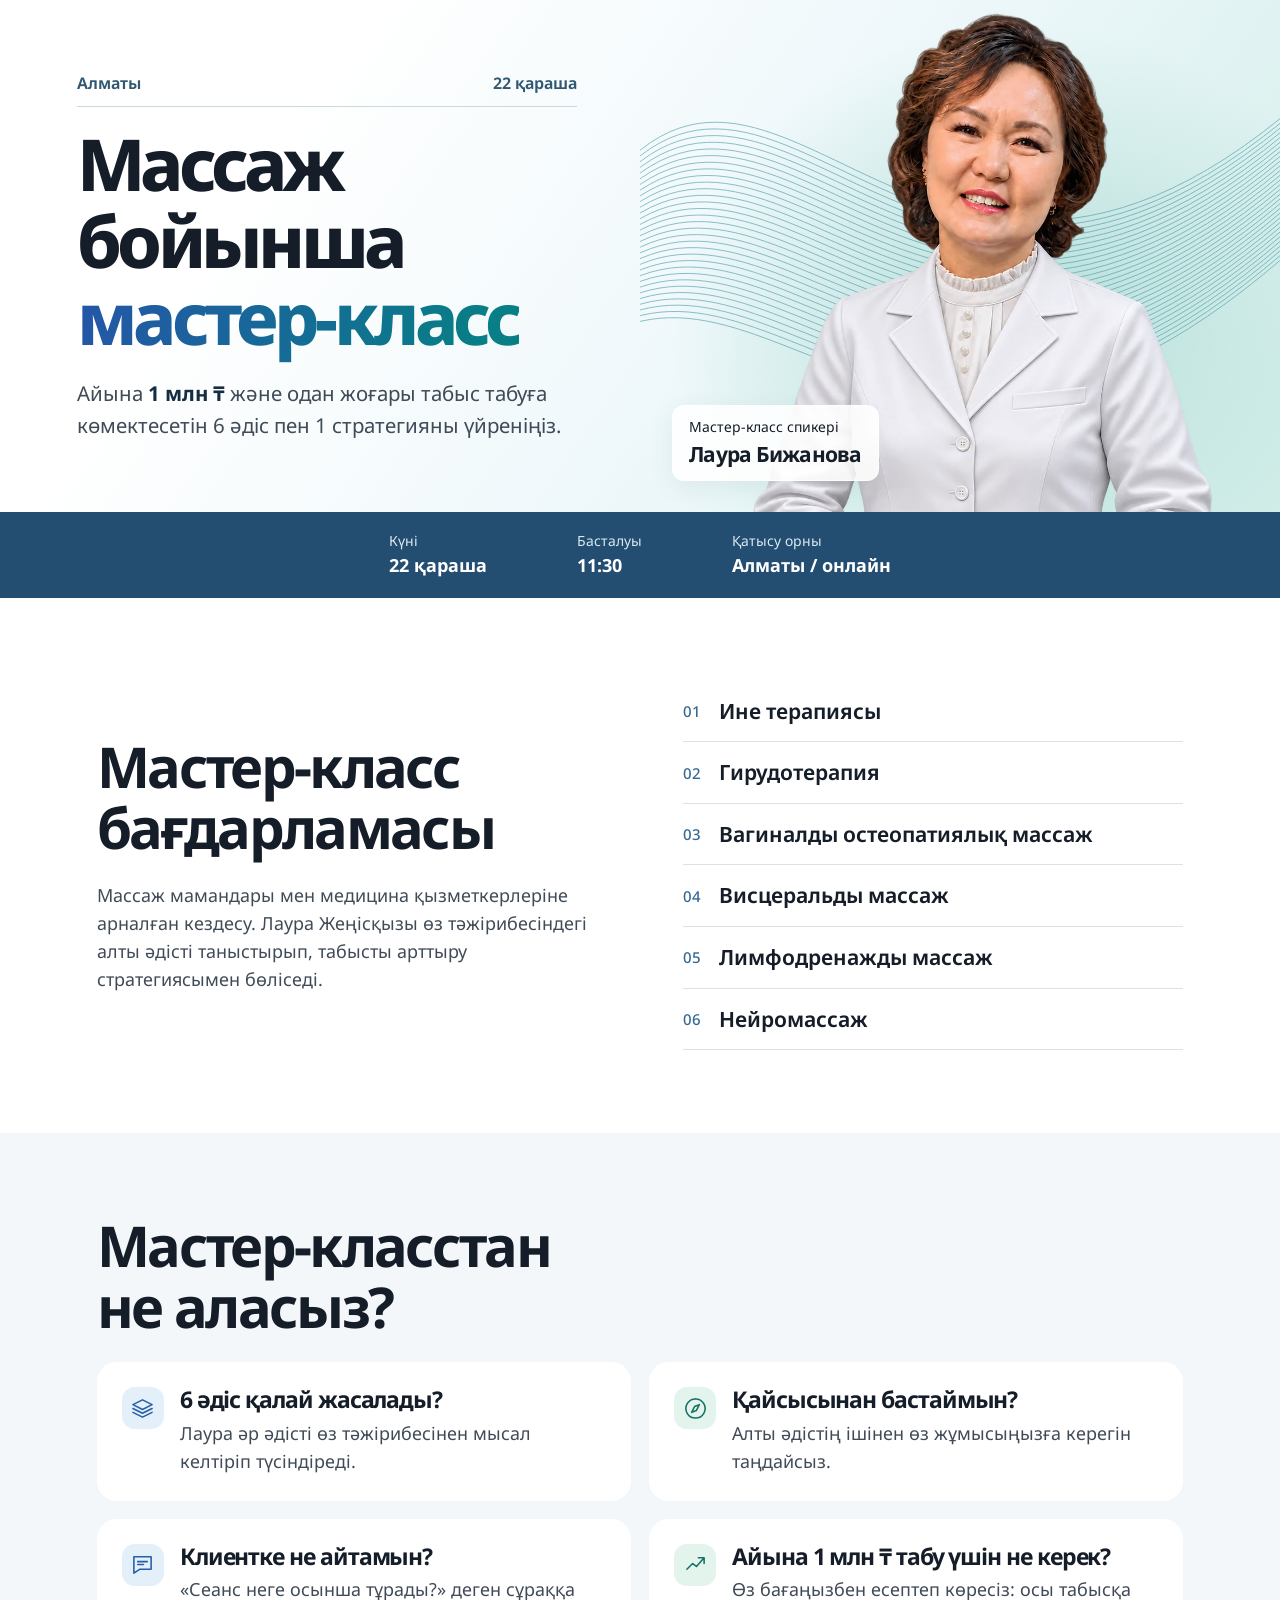
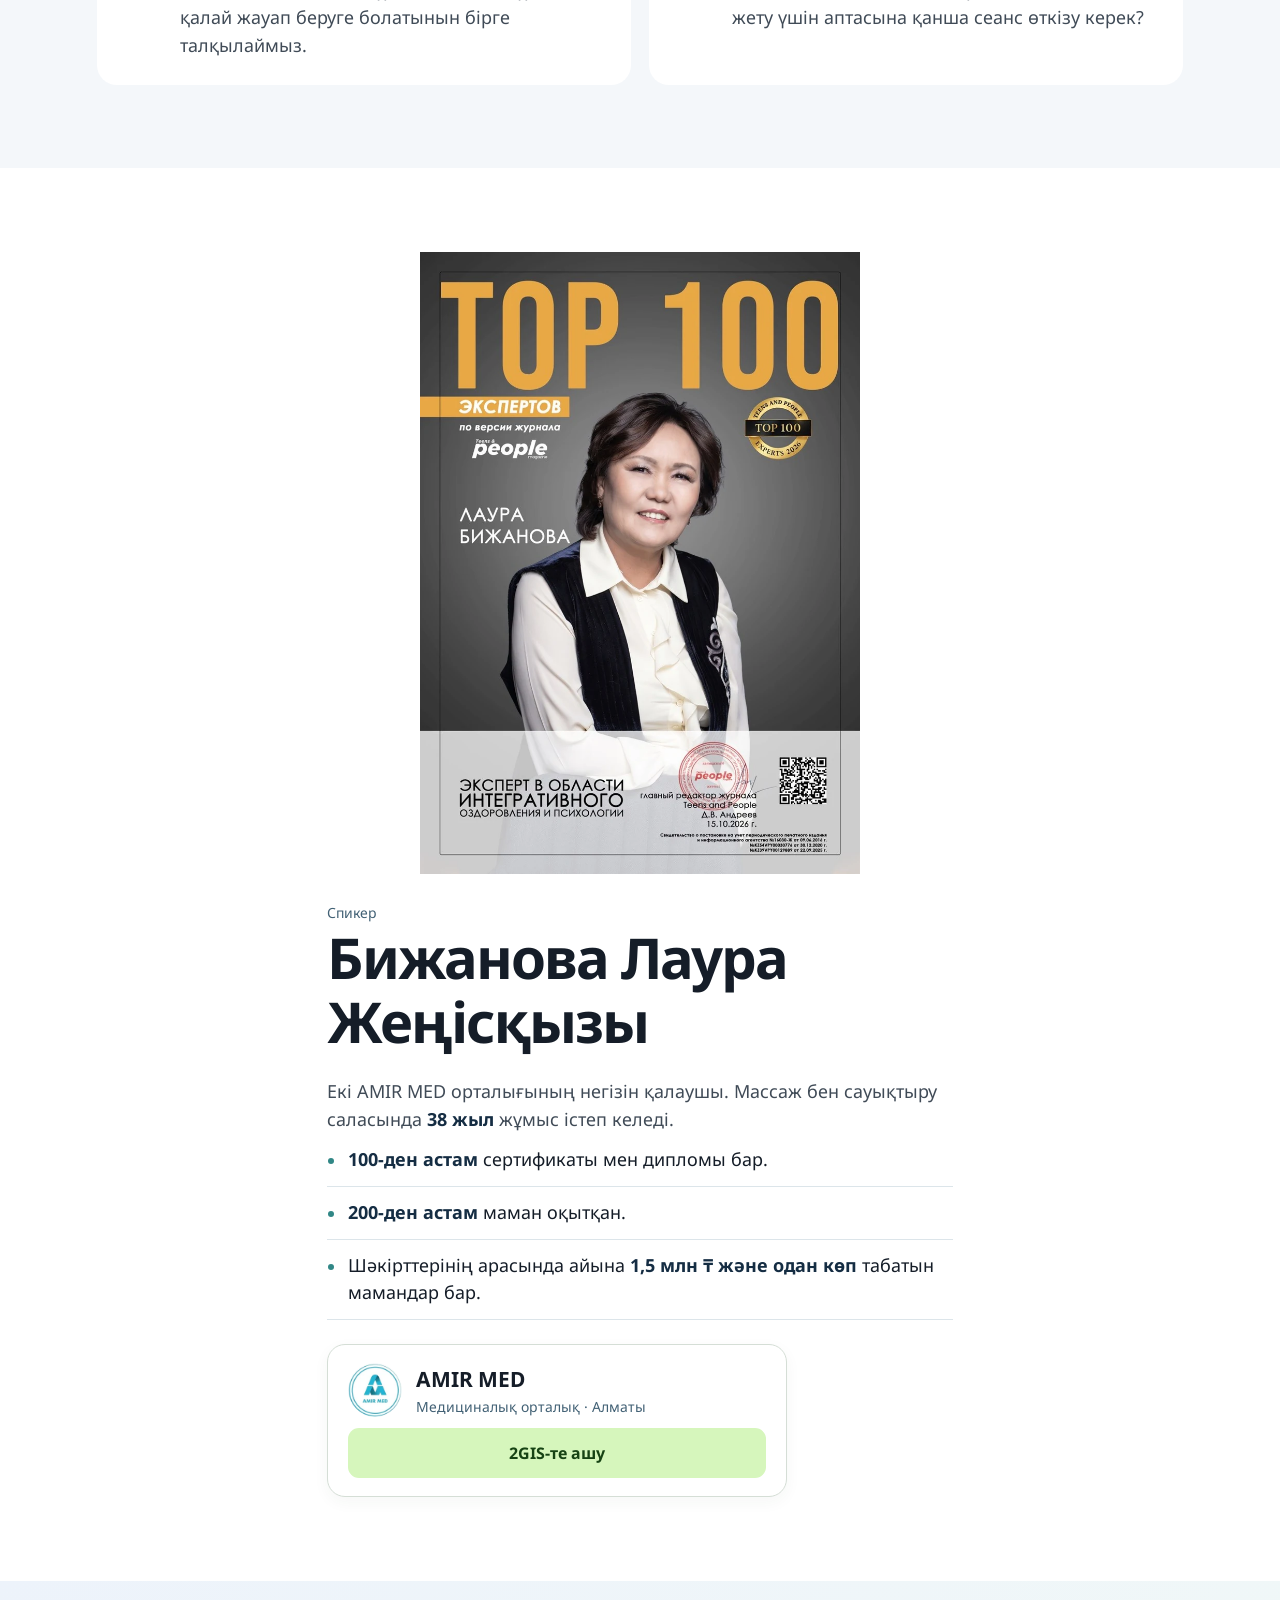
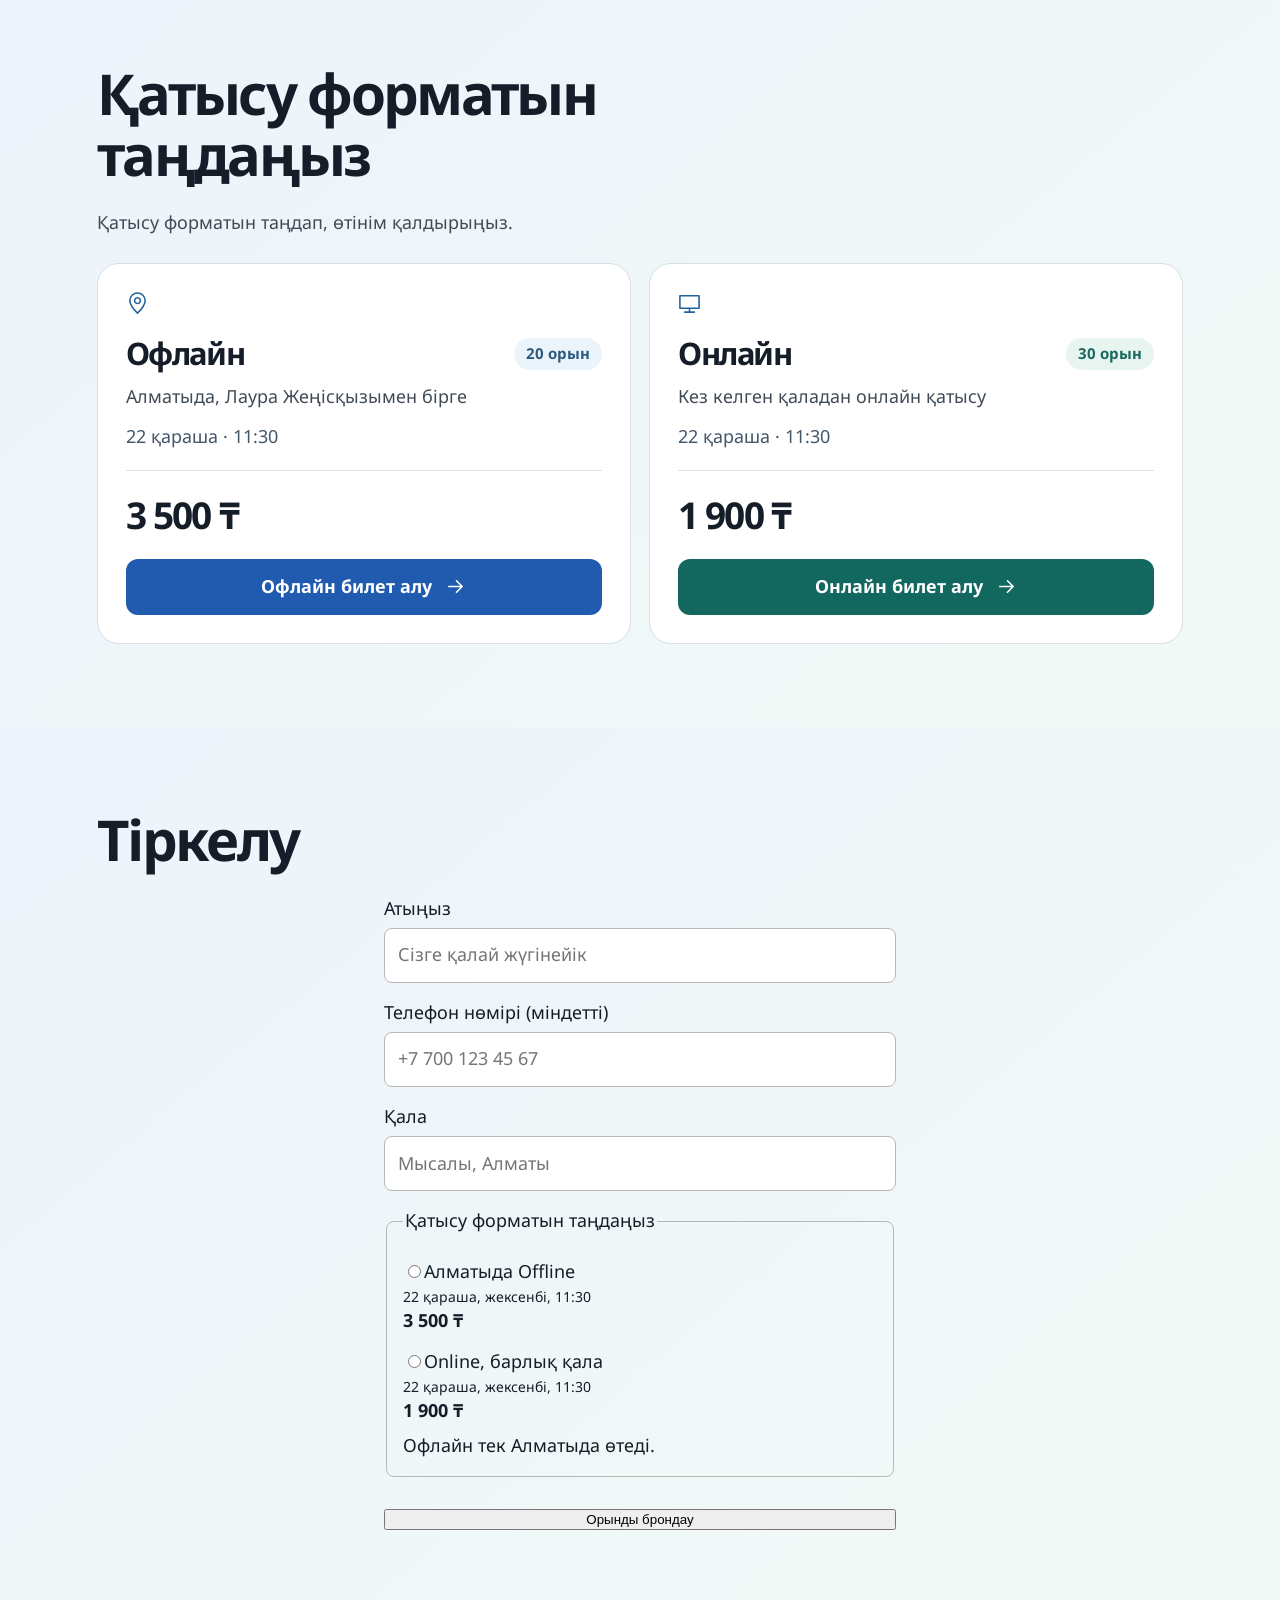
==== commit d7cf617e: "Publish updated Amir Med landing page" ====
--- a/index.html
+++ b/index.html
@@ -1,15 +1,141 @@
 <!doctype html>
-<html lang="kk"><head><meta charset="utf-8"><meta name="viewport" content="width=device-width,initial-scale=1"><title>Массаж бойынша мастер-класс · Лаура Бижанова</title><link rel="stylesheet" href="design.css"><script>
+<html lang="kk"><head><meta charset="utf-8"><meta name="viewport" content="width=device-width,initial-scale=1"><link rel="icon" href="data:,"><title>Массаж бойынша мастер-класс · Лаура Бижанова</title><style>@font-face{font-family:"Noto Sans";src:url([data-uri]);font-weight:100 900;font-display:swap}
+*{box-sizing:border-box}body{margin:0;color:#151d28;font:18px/1.55 "Noto Sans",Arial,sans-serif;background:white}h1,h2,h3,p,figure,dl,dd{margin:0}h1,h2,h3{line-height:1.08;letter-spacing:-.047em;text-wrap:balance}p{color:#404b57}small{font-size:14px}h2{font-size:clamp(35px,4.4vw,64px);margin-bottom:24px}h3{font-size:23px}.wrap{max-width:1240px;padding:clamp(44px,6.5vw,88px) 6%;margin:auto}.ico{width:23px;height:23px;fill:none;stroke:currentColor;stroke-width:1.65;stroke-linecap:round;stroke-linejoin:round}
+.hero{position:relative;isolation:isolate;display:grid;grid-template-columns:1fr 1fr;background:linear-gradient(125deg,#fff 22%,#eff8fb 55%,#cfede7);max-width:1600px;margin:auto}.hero-copy{align-self:center;padding:50px 0 50px max(6vw,24px);z-index:2}.hero h1{font-size:clamp(52px,5.6vw,88px);font-weight:780;letter-spacing:-.064em}.hero em{font-style:normal;background:linear-gradient(105deg,#2555a8,#087e86 90%);color:transparent;background-clip:text}.hero-copy p{margin-top:21px;max-width:500px;font-size:clamp(18px,1.6vw,23px)}strong{color:#152d43}
+.scene{position:relative;overflow:hidden;height:clamp(460px,40vw,630px);background:radial-gradient(ellipse at 60% 65%,#b6ded9,transparent 65%)}.silk{position:absolute;inset:0;width:100%;height:100%;fill:none;stroke:#4c9ba9;stroke-width:.8;opacity:.7}.scene>img{position:absolute;height:128%;right:-1%;top:2%}.caption{position:absolute;bottom:6%;left:5%;padding:10px 16px;border:1px solid #ffffffbf;background:#ffffffe0;border-radius:12px;box-shadow:0 6px 24px #38596816}.caption small,.caption b{display:block}.caption b{font-size:21px;letter-spacing:-.035em}
+.schedule{grid-column:1/-1;display:flex;justify-content:center;gap:7vw;padding:18px;background:#fafcfd;border-block:1px solid #dce5ea}.schedule div{display:grid;grid-template-columns:auto 1fr;gap:0 10px;align-items:center}.schedule .ico{grid-row:span 2;color:#315f8c}.schedule small{color:#56616c}.schedule strong{font-size:18px}
+.program,.bio{display:grid;grid-template-columns:1fr 1fr;gap:32px 8%;align-items:center}.program ol{list-style:none;counter-reset:m;margin:0;padding:0}.program li{display:flex;align-items:center;gap:18px;counter-increment:m;border-bottom:1px solid #d9e2e8;padding:14px 0;font-size:21px;font-weight:630}.program li:before{content:counter(m,decimal-leading-zero);color:#356994;font:500 15px "Noto Sans"}
+.benefits{background:#f4f7fa}.outcomes,.tickets{display:grid;grid-template-columns:1fr 1fr;gap:18px}.outcomes article{background:white;padding:25px;border-radius:20px;display:flex;gap:16px}.outcomes p{margin-top:8px}.symbol{flex:none;display:grid;place-items:center;width:42px;height:42px;border-radius:13px;background:#e3eff9;color:#265fa8}.outcomes article:nth-child(even) .symbol{color:#187267;background:#e3f4ed}
+.bio small{color:#426175}.bio dl{display:grid;grid-template-columns:1fr 1fr;gap:18px;margin-top:26px}.bio dl div{border-top:1px solid #cfdae0;padding-top:12px}.bio dt{font-size:clamp(30px,3vw,46px);line-height:1.18;font-weight:720;letter-spacing:-.055em;color:#254f72}.bio dd{font-size:16px;color:#455364}.bio figure{text-align:center;padding:26px;background:linear-gradient(145deg,#f6f8fa,#e2ecee);border-radius:22px}.bio figure img{width:min(90%,305px);box-shadow:0 12px 22px #34475926}.bio figcaption{font-size:15px;margin-top:12px}.map{display:flex;align-items:center;gap:12px;border:1px solid #d7e0e6;border-radius:14px;padding:12px 14px;max-width:380px;text-decoration:none;color:inherit}.map img{width:46px}.map small{display:block}.map strong{margin-left:auto;color:#267126}
+.sale{background:linear-gradient(140deg,#edf3fb,#f2faf6)}.tickets{margin-top:26px}.tickets article{padding:28px;border-radius:22px;background:#fff;border:1px solid #d4dfe8}.tickets article>.ico{color:#22629d;margin-bottom:14px}.tickets h3{font-size:31px}.tickets p{margin-top:12px}.ticket-time{margin:12px 0 20px;color:#44566a}.price{display:block;border-top:1px solid #d7e1e8;padding:15px 0;font-size:37px;letter-spacing:-.05em}.buy{display:flex;align-items:center;justify-content:center;gap:12px;background:#215bb0;color:white;border-radius:12px;padding:14px;text-decoration:none;font-weight:700}.tickets article+article .buy{background:#12675e}a:focus-visible{outline:3px solid #164e94;outline-offset:4px}
+@media(max-width:760px){.hero{display:block;background:linear-gradient(158deg,#fff 25%,#e9f4fc 58%,#d3eee4)}.hero-copy{padding:32px 22px 0}.hero h1{font-size:clamp(40px,10.7vw,68px)}.hero-copy p{margin-top:14px;line-height:1.48}.scene{height:clamp(318px,85vw,435px)}.scene>img{height:148%;top:3%;right:-15%}.caption{bottom:7%;left:18px;padding:9px 13px}.caption small{font-size:13px}.caption b{font-size:18px}.schedule{justify-content:space-between;gap:6px;padding:15px 19px}.schedule div{grid-template-columns:1fr;gap:2px}.schedule .ico{grid-row:auto;width:20px;height:20px;margin-bottom:3px}.schedule strong{font-size:clamp(14px,3.85vw,19px)}.schedule small{font-size:13px}.program,.bio,.outcomes,.tickets{grid-template-columns:1fr}.wrap{padding:45px 21px}.outcomes{gap:0;background:white;border-radius:19px;padding:0 19px}.outcomes article{display:block;padding:20px 0;border-radius:0;background:none}.outcomes article+article{border-top:1px solid #dce4ea}.symbol{float:left;width:34px;height:34px;margin-right:10px;border-radius:10px}.symbol .ico{width:20px;height:20px}.outcomes h3{font-size:20px;min-height:34px;display:flex;align-items:center}.outcomes p{clear:both;margin-top:10px;font-size:18px;line-height:1.55}.program li{font-size:19px}.bio figure img{max-width:230px}.tickets article{padding:23px}.map{width:100%}}
+
+.bio{align-items:start}.bio h2{letter-spacing:-.035em;line-height:1.14}.bio h3{margin:28px 0 10px}.achievements{padding:0;margin:0 0 20px;list-style:none}.achievements li{position:relative;padding:12px 0 12px 21px;border-bottom:1px solid #dce5ea;line-height:1.55}.achievements li:before{content:"";position:absolute;left:1px;top:24px;width:6px;height:6px;border-radius:50%;background:#318786}
+@media(min-width:761px){.bio>div{grid-row:1/3}.bio .map{grid-column:2}.bio{align-content:start;grid-template-rows:auto 1fr}}
+.dateline{display:flex;justify-content:space-between;align-items:center;border-bottom:1px solid #c9dade;padding-bottom:10px;margin:0 0 18px;max-width:500px;color:#305872;font-size:16px;font-weight:650}
+.schedule{background:#234e72;color:white;border:0}.schedule div{display:block}.schedule small,.schedule strong{display:block}.schedule small{color:#daeaf0}.schedule strong{color:white}
+.bio ul{margin-bottom:0}.bio figure{padding:16px}.bio figure img{max-height:245px;width:auto;max-width:100%}
+.map{display:grid;grid-template-columns:54px 1fr;gap:10px 14px;width:100%;max-width:440px;padding:18px 20px;border:1px solid #c4d6c6;border-radius:16px;background:linear-gradient(120deg,white 45%,#edf6df);box-shadow:0 5px 16px #2447340b}.map img{width:54px;border-radius:50%}.map b{font-size:21px}.map-action{grid-column:1/-1;border-top:1px solid #cfdcc9;padding-top:10px;color:#216137;font-size:16px;font-weight:700}.tickets h3{display:flex;align-items:center;justify-content:space-between}.seats{font-size:15px;line-height:1.3;letter-spacing:0;background:#ebf4fa;color:#2b597d;border-radius:30px;padding:6px 12px}.tickets article+article .seats{background:#e8f4ef;color:#17685f}
+@media(max-width:760px){.hero-copy{padding-top:18px}.schedule{padding:16px 18px}.bio{gap:18px}.bio .achievements{margin-top:8px}}
+
+.bio{display:flex;flex-direction:column;align-items:stretch;gap:24px;max-width:780px}
+.bio .speaker-photo{display:block;width:100%;max-width:440px;height:auto;align-self:center}
+.bio .map{background:white;max-width:460px;border:1px solid #d5ded6;border-radius:18px}
+.map-action{display:block;background:#d6f6bc;color:#174314;border:0;border-radius:11px;padding:13px;text-align:center;font-weight:700}
+.map:hover .map-action,.map:focus-visible .map-action{background:#c5eea3}
+@media(max-width:760px){.bio{gap:18px}.bio .speaker-photo{width:100%}}
+</style><script type="text/plain" id="font-license">Copyright 2022 The Noto Project Authors (https://github.com/notofonts/latin-greek-cyrillic)
+
+This Font Software is licensed under the SIL Open Font License, Version 1.1.
+This license is copied below, and is also available with a FAQ at:
+https://scripts.sil.org/OFL
+
+
+-----------------------------------------------------------
+SIL OPEN FONT LICENSE Version 1.1 - 26 February 2007
+-----------------------------------------------------------
+
+PREAMBLE
+The goals of the Open Font License (OFL) are to stimulate worldwide
+development of collaborative font projects, to support the font creation
+efforts of academic and linguistic communities, and to provide a free and
+open framework in which fonts may be shared and improved in partnership
+with others.
+
+The OFL allows the licensed fonts to be used, studied, modified and
+redistributed freely as long as they are not sold by themselves. The
+fonts, including any derivative works, can be bundled, embedded, 
+redistributed and/or sold with any software provided that any reserved
+names are not used by derivative works. The fonts and derivatives,
+however, cannot be released under any other type of license. The
+requirement for fonts to remain under this license does not apply
+to any document created using the fonts or their derivatives.
+
+DEFINITIONS
+"Font Software" refers to the set of files released by the Copyright
+Holder(s) under this license and clearly marked as such. This may
+include source files, build scripts and documentation.
+
+"Reserved Font Name" refers to any names specified as such after the
+copyright statement(s).
+
+"Original Version" refers to the collection of Font Software components as
+distributed by the Copyright Holder(s).
+
+"Modified Version" refers to any derivative made by adding to, deleting,
+or substituting -- in part or in whole -- any of the components of the
+Original Version, by changing formats or by porting the Font Software to a
+new environment.
+
+"Author" refers to any designer, engineer, programmer, technical
+writer or other person who contributed to the Font Software.
+
+PERMISSION & CONDITIONS
+Permission is hereby granted, free of charge, to any person obtaining
+a copy of the Font Software, to use, study, copy, merge, embed, modify,
+redistribute, and sell modified and unmodified copies of the Font
+Software, subject to the following conditions:
+
+1) Neither the Font Software nor any of its individual components,
+in Original or Modified Versions, may be sold by itself.
+
+2) Original or Modified Versions of the Font Software may be bundled,
+redistributed and/or sold with any software, provided that each copy
+contains the above copyright notice and this license. These can be
+included either as stand-alone text files, human-readable headers or
+in the appropriate machine-readable metadata fields within text or
+binary files as long as those fields can be easily viewed by the user.
+
+3) No Modified Version of the Font Software may use the Reserved Font
+Name(s) unless explicit written permission is granted by the corresponding
+Copyright Holder. This restriction only applies to the primary font name as
+presented to the users.
+
+4) The name(s) of the Copyright Holder(s) or the Author(s) of the Font
+Software shall not be used to promote, endorse or advertise any
+Modified Version, except to acknowledge the contribution(s) of the
+Copyright Holder(s) and the Author(s) or with their explicit written
+permission.
+
+5) The Font Software, modified or unmodified, in part or in whole,
+must be distributed entirely under this license, and must not be
+distributed under any other license. The requirement for fonts to
+remain under this license does not apply to any document created
+using the Font Software.
+
+TERMINATION
+This license becomes null and void if any of the above conditions are
+not met.
+
+DISCLAIMER
+THE FONT SOFTWARE IS PROVIDED "AS IS", WITHOUT WARRANTY OF ANY KIND,
+EXPRESS OR IMPLIED, INCLUDING BUT NOT LIMITED TO ANY WARRANTIES OF
+MERCHANTABILITY, FITNESS FOR A PARTICULAR PURPOSE AND NONINFRINGEMENT
+OF COPYRIGHT, PATENT, TRADEMARK, OR OTHER RIGHT. IN NO EVENT SHALL THE
+COPYRIGHT HOLDER BE LIABLE FOR ANY CLAIM, DAMAGES OR OTHER LIABILITY,
+INCLUDING ANY GENERAL, SPECIAL, INDIRECT, INCIDENTAL, OR CONSEQUENTIAL
+DAMAGES, WHETHER IN AN ACTION OF CONTRACT, TORT OR OTHERWISE, ARISING
+FROM, OUT OF THE USE OR INABILITY TO USE THE FONT SOFTWARE OR FROM
+OTHER DEALINGS IN THE FONT SOFTWARE.
+</script><style>#reg form{display:grid;gap:1rem;max-width:32rem;margin:1rem auto;text-align:left}
+#reg label{display:block}
+#reg input:not([type=radio]){display:block;width:100%;padding:.8rem;margin-top:.3rem;border:1px solid #b8b8b8;border-radius:.5rem;font:inherit}
+#reg fieldset{padding:1rem;border:1px solid #b8b8b8;border-radius:.5rem}
+#reg .opt{padding:.4rem 0}
+#reg .opt small,#reg .hint{display:block}
+#reg .err{font-weight:bold}
+#reg button{cursor:pointer}
+</style><script>
 !function(f,b,e,v,n,t,s){if(f.fbq)return;n=f.fbq=function(){n.callMethod?n.callMethod.apply(n,arguments):n.queue.push(arguments)};if(!f._fbq)f._fbq=n;n.push=n;n.loaded=!0;n.version='2.0';n.queue=[];t=b.createElement(e);t.async=!0;t.src=v;s=b.getElementsByTagName(e)[0];s.parentNode.insertBefore(t,s)}(window,document,'script','https://connect.facebook.net/en_US/fbevents.js');
 fbq('init','1264287725843772');fbq('track','PageView');
 </script></head><body><main>
 <section class="hero"><div class="hero-copy"><div class="dateline"><span>Алматы</span><time datetime="2026-11-22">22 қараша</time></div><h1>Массаж бойынша<br><em>мастер-класс</em></h1><p>Айына <strong>1 млн ₸</strong> және одан жоғары табыс табуға көмектесетін 6 әдіс пен 1 стратегияны үйреніңіз.</p></div>
-<div class="scene"><svg class="silk" aria-hidden="true" viewBox="0 0 600 440" preserveAspectRatio="none"><path d="M-80 230 C120 -130 250 445 680 34" /><path d="M-80 233 C120 -121 250 449 680 38" /><path d="M-80 236 C120 -112 250 453 680 42" /><path d="M-80 239 C120 -103 250 457 680 46" /><path d="M-80 242 C120 -94 250 461 680 50" /><path d="M-80 245 C120 -85 250 465 680 54" /><path d="M-80 248 C120 -76 250 469 680 58" /><path d="M-80 251 C120 -67 250 473 680 62" /><path d="M-80 254 C120 -58 250 477 680 66" /><path d="M-80 257 C120 -49 250 481 680 70" /><path d="M-80 260 C120 -40 250 485 680 74" /><path d="M-80 263 C120 -31 250 489 680 78" /><path d="M-80 266 C120 -22 250 493 680 82" /><path d="M-80 269 C120 -13 250 497 680 86" /><path d="M-80 272 C120 -4 250 501 680 90" /><path d="M-80 275 C120 5 250 505 680 94" /><path d="M-80 278 C120 14 250 509 680 98" /><path d="M-80 281 C120 23 250 513 680 102" /><path d="M-80 284 C120 32 250 517 680 106" /><path d="M-80 287 C120 41 250 521 680 110" /><path d="M-80 290 C120 50 250 525 680 114" /><path d="M-80 293 C120 59 250 529 680 118" /><path d="M-80 296 C120 68 250 533 680 122" /><path d="M-80 299 C120 77 250 537 680 126" /><path d="M-80 302 C120 86 250 541 680 130" /><path d="M-80 305 C120 95 250 545 680 134" /><path d="M-80 308 C120 104 250 549 680 138" /><path d="M-80 311 C120 113 250 553 680 142" /><path d="M-80 314 C120 122 250 557 680 146" /><path d="M-80 317 C120 131 250 561 680 150" /><path d="M-80 320 C120 140 250 565 680 154" /></svg><img src="design-laura.png" alt="Лаура Бижанова"><div class="caption"><small>Мастер-класс спикері</small><b>Лаура Бижанова</b></div></div>
+<div class="scene"><svg class="silk" aria-hidden="true" viewBox="0 0 600 440" preserveAspectRatio="none"><path d="M-80 230 C120 -130 250 445 680 34" /><path d="M-80 233 C120 -121 250 449 680 38" /><path d="M-80 236 C120 -112 250 453 680 42" /><path d="M-80 239 C120 -103 250 457 680 46" /><path d="M-80 242 C120 -94 250 461 680 50" /><path d="M-80 245 C120 -85 250 465 680 54" /><path d="M-80 248 C120 -76 250 469 680 58" /><path d="M-80 251 C120 -67 250 473 680 62" /><path d="M-80 254 C120 -58 250 477 680 66" /><path d="M-80 257 C120 -49 250 481 680 70" /><path d="M-80 260 C120 -40 250 485 680 74" /><path d="M-80 263 C120 -31 250 489 680 78" /><path d="M-80 266 C120 -22 250 493 680 82" /><path d="M-80 269 C120 -13 250 497 680 86" /><path d="M-80 272 C120 -4 250 501 680 90" /><path d="M-80 275 C120 5 250 505 680 94" /><path d="M-80 278 C120 14 250 509 680 98" /><path d="M-80 281 C120 23 250 513 680 102" /><path d="M-80 284 C120 32 250 517 680 106" /><path d="M-80 287 C120 41 250 521 680 110" /><path d="M-80 290 C120 50 250 525 680 114" /><path d="M-80 293 C120 59 250 529 680 118" /><path d="M-80 296 C120 68 250 533 680 122" /><path d="M-80 299 C120 77 250 537 680 126" /><path d="M-80 302 C120 86 250 541 680 130" /><path d="M-80 305 C120 95 250 545 680 134" /><path d="M-80 308 C120 104 250 549 680 138" /><path d="M-80 311 C120 113 250 553 680 142" /><path d="M-80 314 C120 122 250 557 680 146" /><path d="M-80 317 C120 131 250 561 680 150" /><path d="M-80 320 C120 140 250 565 680 154" /></svg><img fetchpriority="high" src="[data-uri]" alt="Лаура Бижанова"><div class="caption"><small>Мастер-класс спикері</small><b>Лаура Бижанова</b></div></div>
 <div class="schedule"><div><small>Күні</small><strong>22 қараша</strong></div><div><small>Басталуы</small><strong>11:30</strong></div><div><small>Қатысу орны</small><strong>Алматы / онлайн</strong></div></div></section>
 <section class="wrap program"><div><h2>Мастер-класс<br>бағдарламасы</h2><p>Массаж мамандары мен медицина қызметкерлеріне арналған кездесу. Лаура Жеңісқызы өз тәжірибесіндегі алты әдісті таныстырып, табысты арттыру стратегиясымен бөліседі.</p></div><ol><li>Ине терапиясы</li><li>Гирудотерапия</li><li>Вагиналды остеопатиялық массаж</li><li>Висцеральды массаж</li><li>Лимфодренажды массаж</li><li>Нейромассаж</li></ol></section>
 <section class="benefits" id="results"><div class="wrap"><h2>Мастер-класстан<br>не аласыз?</h2><div class="outcomes"><article><div class="symbol"><svg aria-hidden="true" class="ico" viewBox="0 0 24 24"><path d="m2 8 10-5 10 5-10 5z M2 12l10 5 10-5 M2 16l10 5 10-5"/></svg></div><div><h3>6 әдіс қалай жасалады?</h3><p>Лаура әр әдісті өз тәжірибесінен мысал келтіріп түсіндіреді.</p></div></article><article><div class="symbol"><svg aria-hidden="true" class="ico" viewBox="0 0 24 24"><path d="M12 2a10 10 0 1 0 .01 0 M16 8l-3 6-5 2 3-6z"/></svg></div><div><h3>Қайсысынан бастаймын?</h3><p>Алты әдістің ішінен өз жұмысыңызға керегін таңдайсыз.</p></div></article><article><div class="symbol"><svg aria-hidden="true" class="ico" viewBox="0 0 24 24"><path d="M3 4h18v13H9l-6 4z M7 9h10 M7 12h6"/></svg></div><div><h3>Клиентке не айтамын?</h3><p>«Сеанс неге осынша тұрады?» деген сұраққа қалай жауап беруге болатынын бірге талқылаймыз.</p></div></article><article><div class="symbol"><svg aria-hidden="true" class="ico" viewBox="0 0 24 24"><path d="m3 17 6-6 4 3 8-9 M15 5h6v6"/></svg></div><div><h3>Айына 1 млн ₸ табу үшін не керек?</h3><p>Өз бағаңызбен есептеп көресіз: осы табысқа жету үшін аптасына қанша сеанс өткізу керек?</p></div></article></div></div></section>
-<section class="wrap bio" id="speaker"><div><small>Спикер</small>
-<h2>Бижанова Лаура Жеңісқызы</h2><p>Екі AMIR MED орталығының негізін қалаушы. Массаж бен сауықтыру саласында <strong>38 жыл</strong> жұмыс істеп келеді.</p><ul class="achievements"><li><strong>100-ден астам</strong> сертификаты мен дипломы бар.</li><li><strong>200-ден астам</strong> маман оқытқан.</li><li>Шәкірттерінің арасында айына <strong>1,5 млн ₸ және одан көп</strong> табатын мамандар бар.</li></ul></div><figure><img src="design-magazine.jpg" loading="lazy" alt="Лаура Бижанова Teens & People журналының TOP 100 сарапшылар тізімінде"><figcaption>Teens & People · TOP 100 · 2026</figcaption></figure><a class="map" href="https://2gis.kz/almaty/search/АмирМед"><img src="design-amir.jpg" alt=""><span><b>AMIR MED</b><small>Медициналық орталық · Алматы</small></span><span class="map-action">2GIS-тен көру ↗</span></a></section>
+<section class="wrap bio" id="speaker"><img class="speaker-photo" width="850" height="1202" src="[data-uri]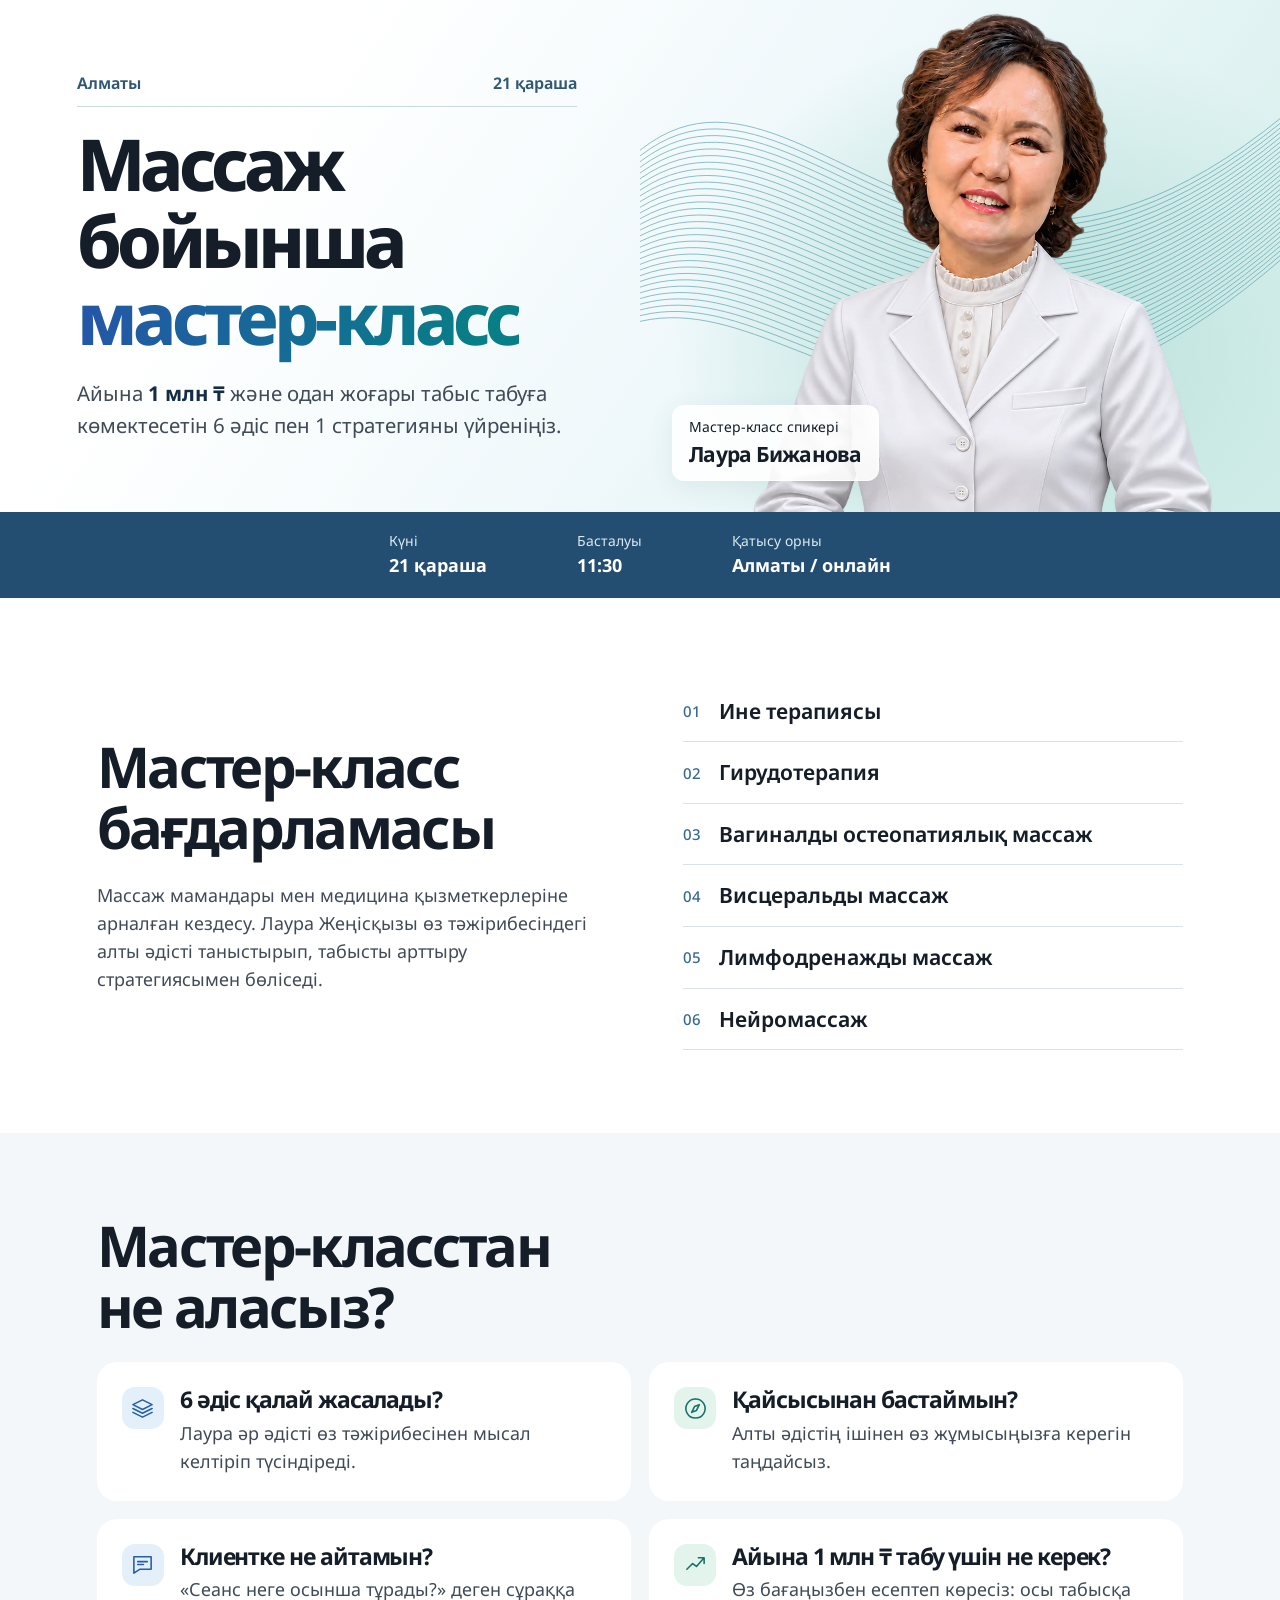
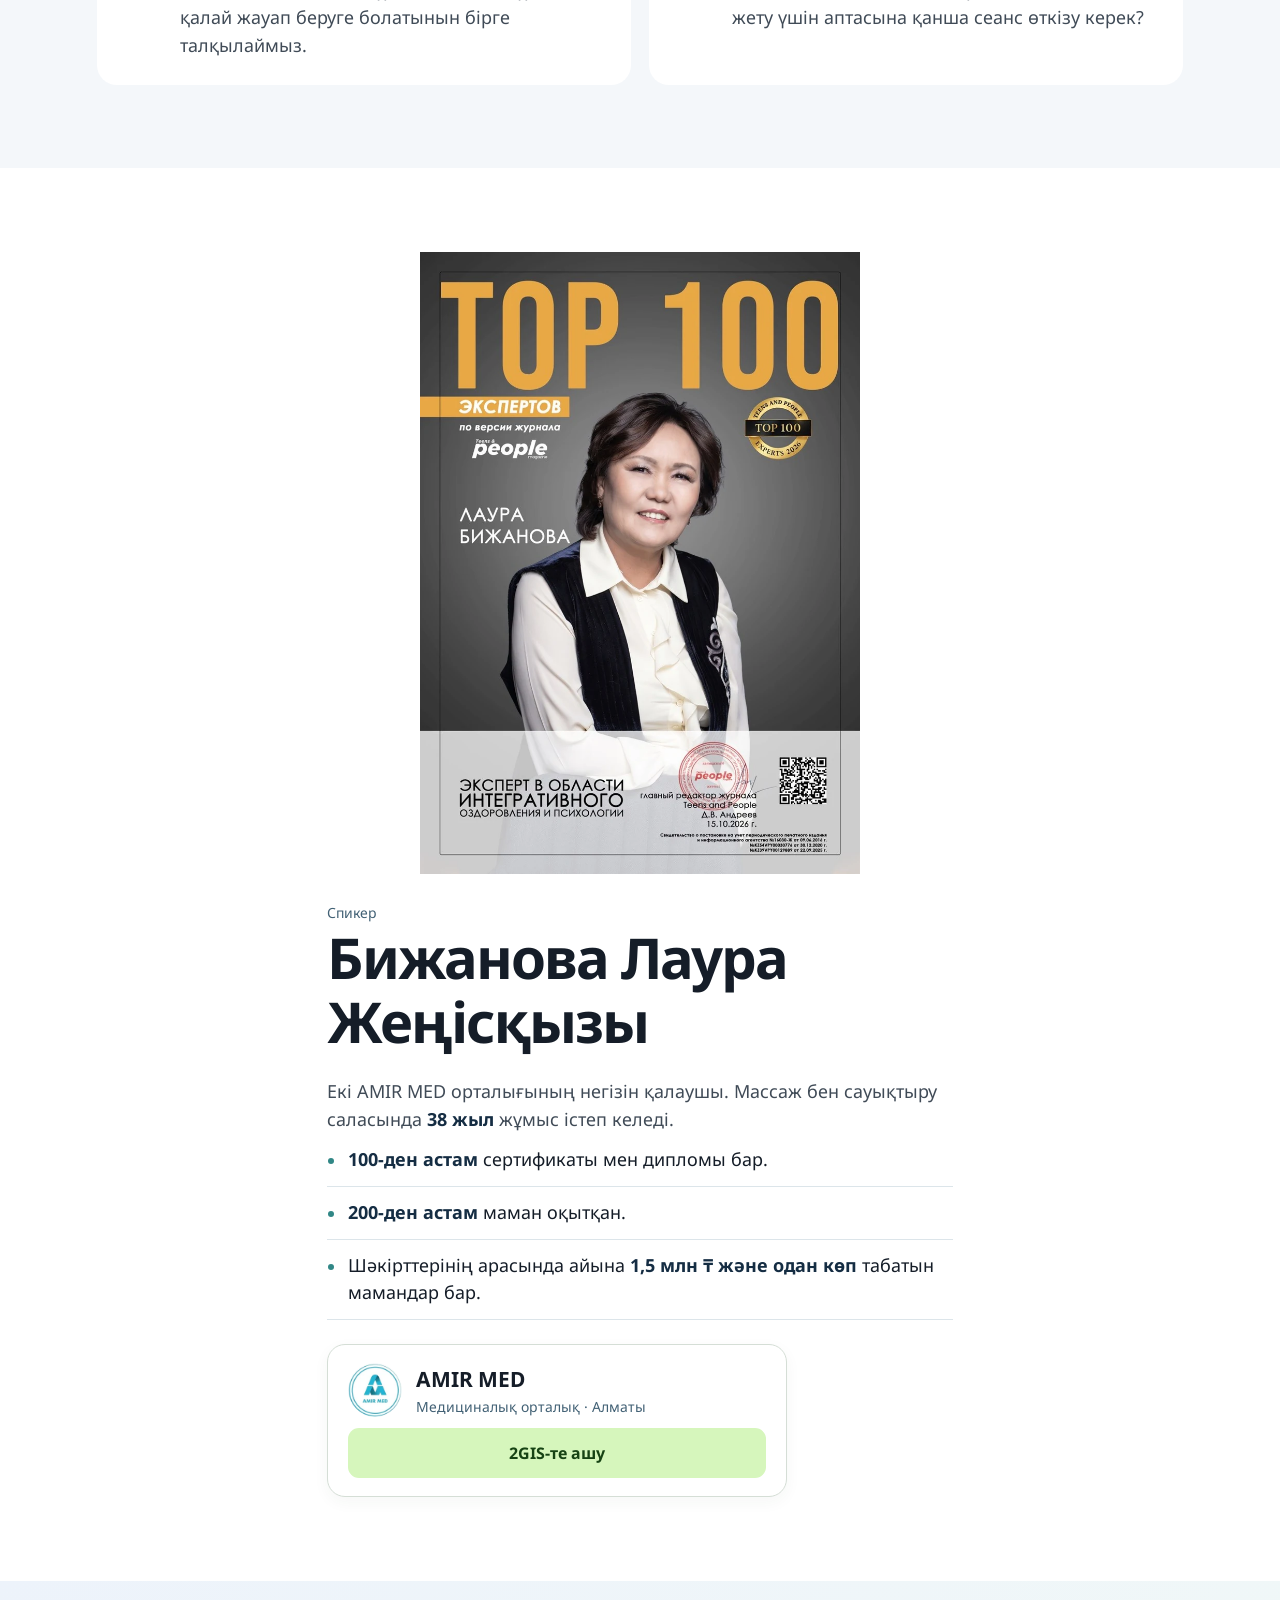
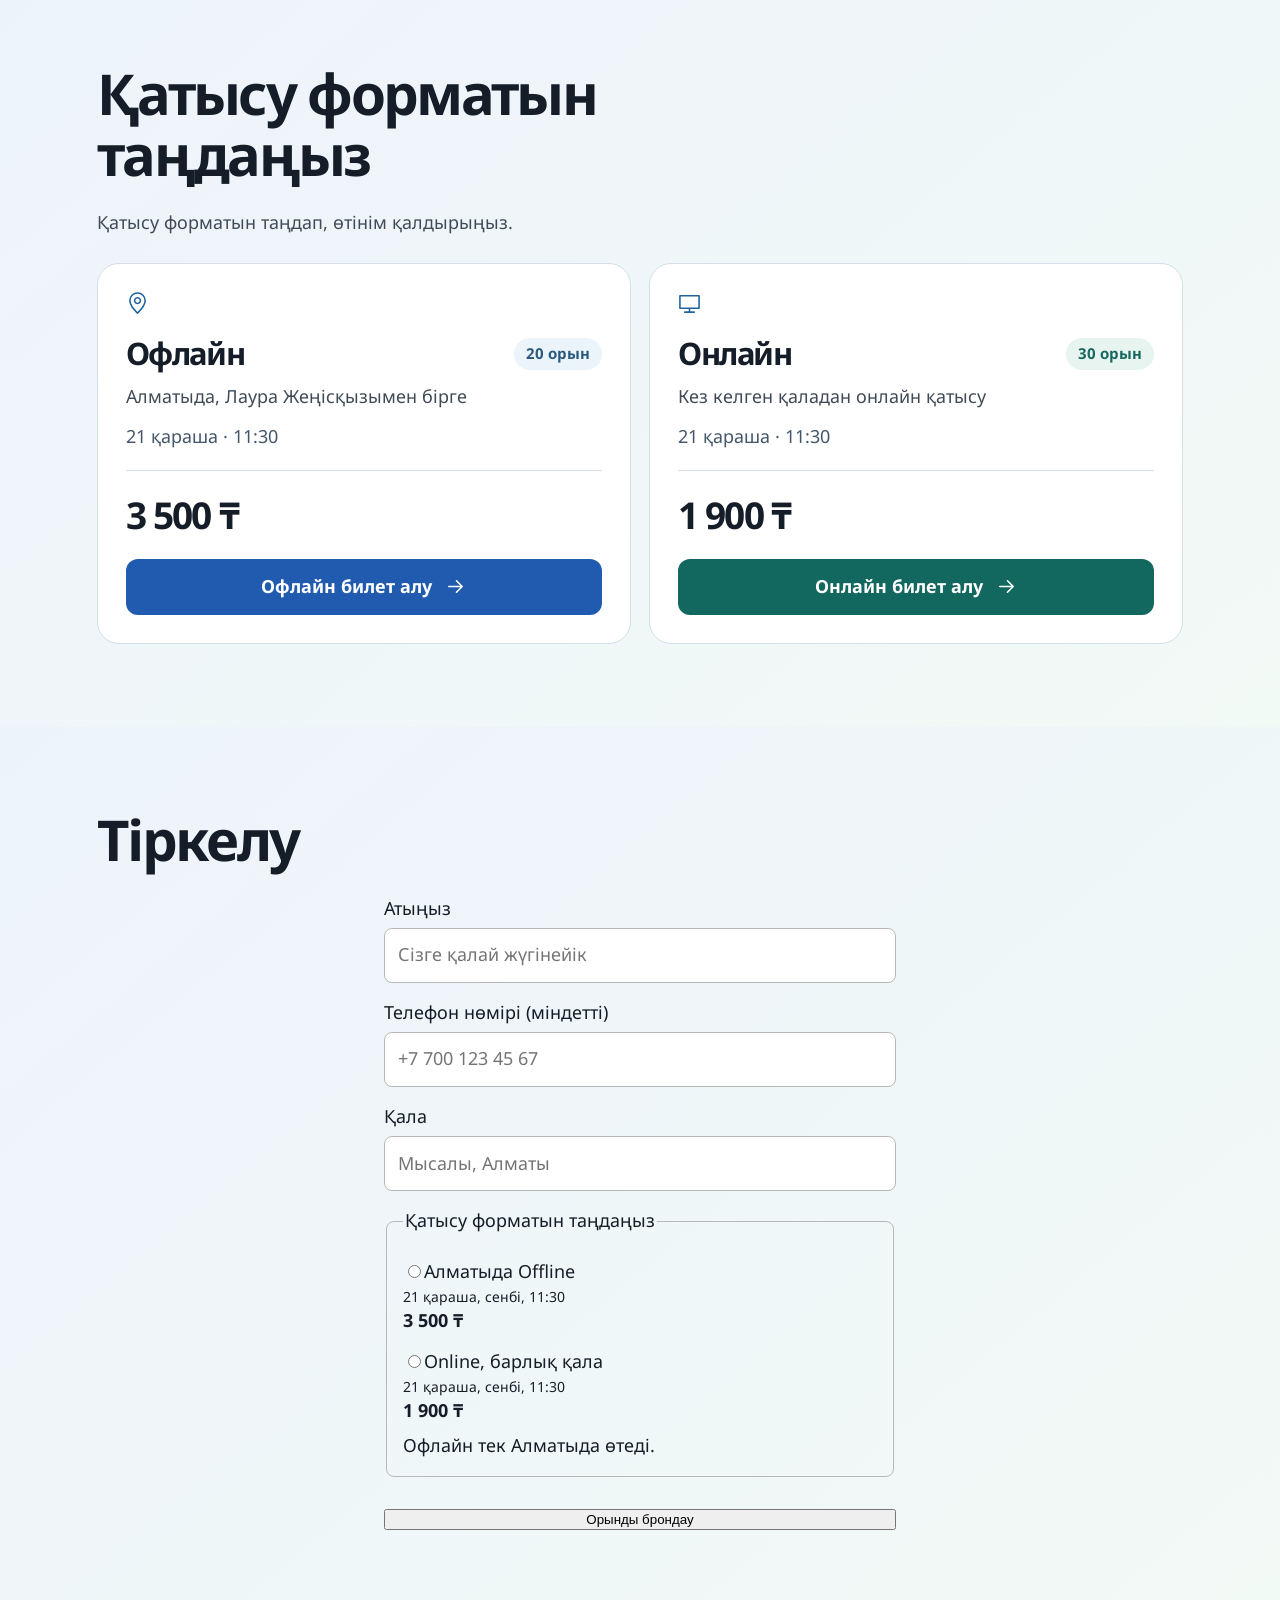
==== commit 56d2e21c: "Correct masterclass date to November 21" ====
--- a/index.html
+++ b/index.html
@@ -129,21 +129,21 @@
 !function(f,b,e,v,n,t,s){if(f.fbq)return;n=f.fbq=function(){n.callMethod?n.callMethod.apply(n,arguments):n.queue.push(arguments)};if(!f._fbq)f._fbq=n;n.push=n;n.loaded=!0;n.version='2.0';n.queue=[];t=b.createElement(e);t.async=!0;t.src=v;s=b.getElementsByTagName(e)[0];s.parentNode.insertBefore(t,s)}(window,document,'script','https://connect.facebook.net/en_US/fbevents.js');
 fbq('init','1264287725843772');fbq('track','PageView');
 </script></head><body><main>
-<section class="hero"><div class="hero-copy"><div class="dateline"><span>Алматы</span><time datetime="2026-11-22">22 қараша</time></div><h1>Массаж бойынша<br><em>мастер-класс</em></h1><p>Айына <strong>1 млн ₸</strong> және одан жоғары табыс табуға көмектесетін 6 әдіс пен 1 стратегияны үйреніңіз.</p></div>
+<section class="hero"><div class="hero-copy"><div class="dateline"><span>Алматы</span><time datetime="2026-11-21">21 қараша</time></div><h1>Массаж бойынша<br><em>мастер-класс</em></h1><p>Айына <strong>1 млн ₸</strong> және одан жоғары табыс табуға көмектесетін 6 әдіс пен 1 стратегияны үйреніңіз.</p></div>
 <div class="scene"><svg class="silk" aria-hidden="true" viewBox="0 0 600 440" preserveAspectRatio="none"><path d="M-80 230 C120 -130 250 445 680 34" /><path d="M-80 233 C120 -121 250 449 680 38" /><path d="M-80 236 C120 -112 250 453 680 42" /><path d="M-80 239 C120 -103 250 457 680 46" /><path d="M-80 242 C120 -94 250 461 680 50" /><path d="M-80 245 C120 -85 250 465 680 54" /><path d="M-80 248 C120 -76 250 469 680 58" /><path d="M-80 251 C120 -67 250 473 680 62" /><path d="M-80 254 C120 -58 250 477 680 66" /><path d="M-80 257 C120 -49 250 481 680 70" /><path d="M-80 260 C120 -40 250 485 680 74" /><path d="M-80 263 C120 -31 250 489 680 78" /><path d="M-80 266 C120 -22 250 493 680 82" /><path d="M-80 269 C120 -13 250 497 680 86" /><path d="M-80 272 C120 -4 250 501 680 90" /><path d="M-80 275 C120 5 250 505 680 94" /><path d="M-80 278 C120 14 250 509 680 98" /><path d="M-80 281 C120 23 250 513 680 102" /><path d="M-80 284 C120 32 250 517 680 106" /><path d="M-80 287 C120 41 250 521 680 110" /><path d="M-80 290 C120 50 250 525 680 114" /><path d="M-80 293 C120 59 250 529 680 118" /><path d="M-80 296 C120 68 250 533 680 122" /><path d="M-80 299 C120 77 250 537 680 126" /><path d="M-80 302 C120 86 250 541 680 130" /><path d="M-80 305 C120 95 250 545 680 134" /><path d="M-80 308 C120 104 250 549 680 138" /><path d="M-80 311 C120 113 250 553 680 142" /><path d="M-80 314 C120 122 250 557 680 146" /><path d="M-80 317 C120 131 250 561 680 150" /><path d="M-80 320 C120 140 250 565 680 154" /></svg><img fetchpriority="high" src="[data-uri]" alt="Лаура Бижанова"><div class="caption"><small>Мастер-класс спикері</small><b>Лаура Бижанова</b></div></div>
-<div class="schedule"><div><small>Күні</small><strong>22 қараша</strong></div><div><small>Басталуы</small><strong>11:30</strong></div><div><small>Қатысу орны</small><strong>Алматы / онлайн</strong></div></div></section>
+<div class="schedule"><div><small>Күні</small><strong>21 қараша</strong></div><div><small>Басталуы</small><strong>11:30</strong></div><div><small>Қатысу орны</small><strong>Алматы / онлайн</strong></div></div></section>
 <section class="wrap program"><div><h2>Мастер-класс<br>бағдарламасы</h2><p>Массаж мамандары мен медицина қызметкерлеріне арналған кездесу. Лаура Жеңісқызы өз тәжірибесіндегі алты әдісті таныстырып, табысты арттыру стратегиясымен бөліседі.</p></div><ol><li>Ине терапиясы</li><li>Гирудотерапия</li><li>Вагиналды остеопатиялық массаж</li><li>Висцеральды массаж</li><li>Лимфодренажды массаж</li><li>Нейромассаж</li></ol></section>
 <section class="benefits" id="results"><div class="wrap"><h2>Мастер-класстан<br>не аласыз?</h2><div class="outcomes"><article><div class="symbol"><svg aria-hidden="true" class="ico" viewBox="0 0 24 24"><path d="m2 8 10-5 10 5-10 5z M2 12l10 5 10-5 M2 16l10 5 10-5"/></svg></div><div><h3>6 әдіс қалай жасалады?</h3><p>Лаура әр әдісті өз тәжірибесінен мысал келтіріп түсіндіреді.</p></div></article><article><div class="symbol"><svg aria-hidden="true" class="ico" viewBox="0 0 24 24"><path d="M12 2a10 10 0 1 0 .01 0 M16 8l-3 6-5 2 3-6z"/></svg></div><div><h3>Қайсысынан бастаймын?</h3><p>Алты әдістің ішінен өз жұмысыңызға керегін таңдайсыз.</p></div></article><article><div class="symbol"><svg aria-hidden="true" class="ico" viewBox="0 0 24 24"><path d="M3 4h18v13H9l-6 4z M7 9h10 M7 12h6"/></svg></div><div><h3>Клиентке не айтамын?</h3><p>«Сеанс неге осынша тұрады?» деген сұраққа қалай жауап беруге болатынын бірге талқылаймыз.</p></div></article><article><div class="symbol"><svg aria-hidden="true" class="ico" viewBox="0 0 24 24"><path d="m3 17 6-6 4 3 8-9 M15 5h6v6"/></svg></div><div><h3>Айына 1 млн ₸ табу үшін не керек?</h3><p>Өз бағаңызбен есептеп көресіз: осы табысқа жету үшін аптасына қанша сеанс өткізу керек?</p></div></article></div></div></section>
 <section class="wrap bio" id="speaker"><img class="speaker-photo" width="850" height="1202" src="[data-uri]" decoding="sync" alt="Лаура Бижанова, Teens &amp; People TOP 100"><div><small>Спикер</small>
 <h2>Бижанова Лаура Жеңісқызы</h2><p>Екі AMIR MED орталығының негізін қалаушы. Массаж бен сауықтыру саласында <strong>38 жыл</strong> жұмыс істеп келеді.</p><ul class="achievements"><li><strong>100-ден астам</strong> сертификаты мен дипломы бар.</li><li><strong>200-ден астам</strong> маман оқытқан.</li><li>Шәкірттерінің арасында айына <strong>1,5 млн ₸ және одан көп</strong> табатын мамандар бар.</li></ul></div><a class="map" href="https://2gis.kz/almaty/search/АмирМед"><img src="[data-uri]" alt=""><span><b>AMIR MED</b><small>Медициналық орталық · Алматы</small></span><span class="map-action">2GIS-те ашу</span></a></section>
-<section class="sale"><div class="wrap"><h2>Қатысу форматын<br>таңдаңыз</h2><p>Қатысу форматын таңдап, өтінім қалдырыңыз.</p><div class="tickets"><article><svg aria-hidden="true" class="ico" viewBox="0 0 24 24"><path d="M12 22s8-8 8-13a8 8 0 1 0-16 0c0 5 8 13 8 13z M12 6a3 3 0 1 0 .01 0"/></svg><h3>Офлайн <span class="seats">20 орын</span></h3><p>Алматыда, Лаура Жеңісқызымен бірге</p><div class="ticket-time">22 қараша · 11:30</div><b class="price">3 500 ₸</b><a class="buy" href="#reg" data-format="off">Офлайн билет алу <svg aria-hidden="true" class="ico" viewBox="0 0 24 24"><path d="M5 12h14 M13 6l6 6-6 6"/></svg></a></article><article><svg aria-hidden="true" class="ico" viewBox="0 0 24 24"><path d="M2 4h20v13H2z M12 17v4 M7 21h10"/></svg><h3>Онлайн <span class="seats">30 орын</span></h3><p>Кез келген қаладан онлайн қатысу</p><div class="ticket-time">22 қараша · 11:30</div><b class="price">1 900 ₸</b><a class="buy" href="#reg" data-format="on">Онлайн билет алу <svg aria-hidden="true" class="ico" viewBox="0 0 24 24"><path d="M5 12h14 M13 6l6 6-6 6"/></svg></a></article></div></div></section><section class="sale" id="reg"><div class="wrap"><h2>Тіркелу</h2><form id="f" novalidate>
+<section class="sale"><div class="wrap"><h2>Қатысу форматын<br>таңдаңыз</h2><p>Қатысу форматын таңдап, өтінім қалдырыңыз.</p><div class="tickets"><article><svg aria-hidden="true" class="ico" viewBox="0 0 24 24"><path d="M12 22s8-8 8-13a8 8 0 1 0-16 0c0 5 8 13 8 13z M12 6a3 3 0 1 0 .01 0"/></svg><h3>Офлайн <span class="seats">20 орын</span></h3><p>Алматыда, Лаура Жеңісқызымен бірге</p><div class="ticket-time">21 қараша · 11:30</div><b class="price">3 500 ₸</b><a class="buy" href="#reg" data-format="off">Офлайн билет алу <svg aria-hidden="true" class="ico" viewBox="0 0 24 24"><path d="M5 12h14 M13 6l6 6-6 6"/></svg></a></article><article><svg aria-hidden="true" class="ico" viewBox="0 0 24 24"><path d="M2 4h20v13H2z M12 17v4 M7 21h10"/></svg><h3>Онлайн <span class="seats">30 орын</span></h3><p>Кез келген қаладан онлайн қатысу</p><div class="ticket-time">21 қараша · 11:30</div><b class="price">1 900 ₸</b><a class="buy" href="#reg" data-format="on">Онлайн билет алу <svg aria-hidden="true" class="ico" viewBox="0 0 24 24"><path d="M5 12h14 M13 6l6 6-6 6"/></svg></a></article></div></div></section><section class="sale" id="reg"><div class="wrap"><h2>Тіркелу</h2><form id="f" novalidate>
       <label>Атыңыз<input type="text" id="name" autocomplete="given-name" placeholder="Сізге қалай жүгінейік"></label>
       <label>Телефон нөмірі (міндетті)<input type="tel" id="phone" name="phone" autocomplete="tel" placeholder="+7 700 123 45 67" maxlength="32" required></label>
       <label>Қала<input type="text" id="city" autocomplete="address-level2" placeholder="Мысалы, Алматы"></label>
       <fieldset id="fs">
         <legend>Қатысу форматын таңдаңыз</legend>
-        <label class="opt" id="o-off"><input type="radio" name="fmt" value="off"><span>Алматыда Offline<small>22 қараша, жексенбі, 11:30</small></span><b>3&nbsp;500&nbsp;₸</b></label>
-        <label class="opt" id="o-on"><input type="radio" name="fmt" value="on"><span>Online, барлық қала<small>22 қараша, жексенбі, 11:30</small></span><b>1&nbsp;900&nbsp;₸</b></label>
+        <label class="opt" id="o-off"><input type="radio" name="fmt" value="off"><span>Алматыда Offline<small>21 қараша, сенбі, 11:30</small></span><b>3&nbsp;500&nbsp;₸</b></label>
+        <label class="opt" id="o-on"><input type="radio" name="fmt" value="on"><span>Online, барлық қала<small>21 қараша, сенбі, 11:30</small></span><b>1&nbsp;900&nbsp;₸</b></label>
         <span class="hint">Офлайн тек Алматыда өтеді.</span>
       </fieldset>
       <div class="err" id="err" role="alert"></div>
@@ -184,7 +184,7 @@
     if(!off.checked&&!on.checked){fs.classList.add("bad");err.textContent="Қатысу форматын таңдаңыз, онсыз тіркелу мүмкін емес.";return}
     if(off.checked&&!isAlmaty(c)){err.textContent="Офлайн тек Алматыда. Онлайнды таңдаңыз.";return}
     var q=new URLSearchParams(location.search),src=[q.get("utm_source"),q.get("utm_campaign"),q.get("utm_content")].filter(Boolean).join(" / ")||"тікелей кіру";
-    var fmt=on.checked?"Online, 22 қараша (жексенбі), 11:30":"Offline, 22 қараша (жексенбі), 11:30, Алматы",price=on.checked?"1 900 ₸":"3 500 ₸";
+    var fmt=on.checked?"Online, 21 қараша (сенбі), 11:30":"Offline, 21 қараша (сенбі), 11:30, Алматы",price=on.checked?"1 900 ₸":"3 500 ₸";
     var msg="Сәлеметсіз бе! «Айына 1 000 000 тг: Массажисттің 6 әдісі мен 1 стратегиясы» мастер-класына тіркелгім келеді.\n\nФормат: "+fmt+"\nБағасы: "+price+"\nАты: "+n+"\nҚала: "+c+"\nДереккөз: "+src+"\n\nТөлем сілтемесін жібере аласыз ба?";
     var button=f.querySelector("button[type=submit]");
     if(button.disabled)return;
@@ -194,7 +194,7 @@
     var timeout=setTimeout(function(){controller.abort()},15000);
     fetch("https://laura-telegram-leads.bekassbi.workers.dev/leads",{
       method:"POST",headers:{"Content-Type":"application/json"},
-      body:JSON.stringify({name:n,city:c,phone:rawPhone,format:on.checked?"on":"off",source:"Телефон: "+rawPhone+" | Нақты күні: 22 қараша, 11:30 | "+src}),signal:controller.signal
+      body:JSON.stringify({name:n,city:c,phone:rawPhone,format:on.checked?"on":"off",source:"Телефон: "+rawPhone+" | Нақты күні: 21 қараша, 11:30 | "+src}),signal:controller.signal
     }).then(function(response){
       return response.json().then(function(data){
         if(!response.ok || !data.ok)throw new Error("delivery");
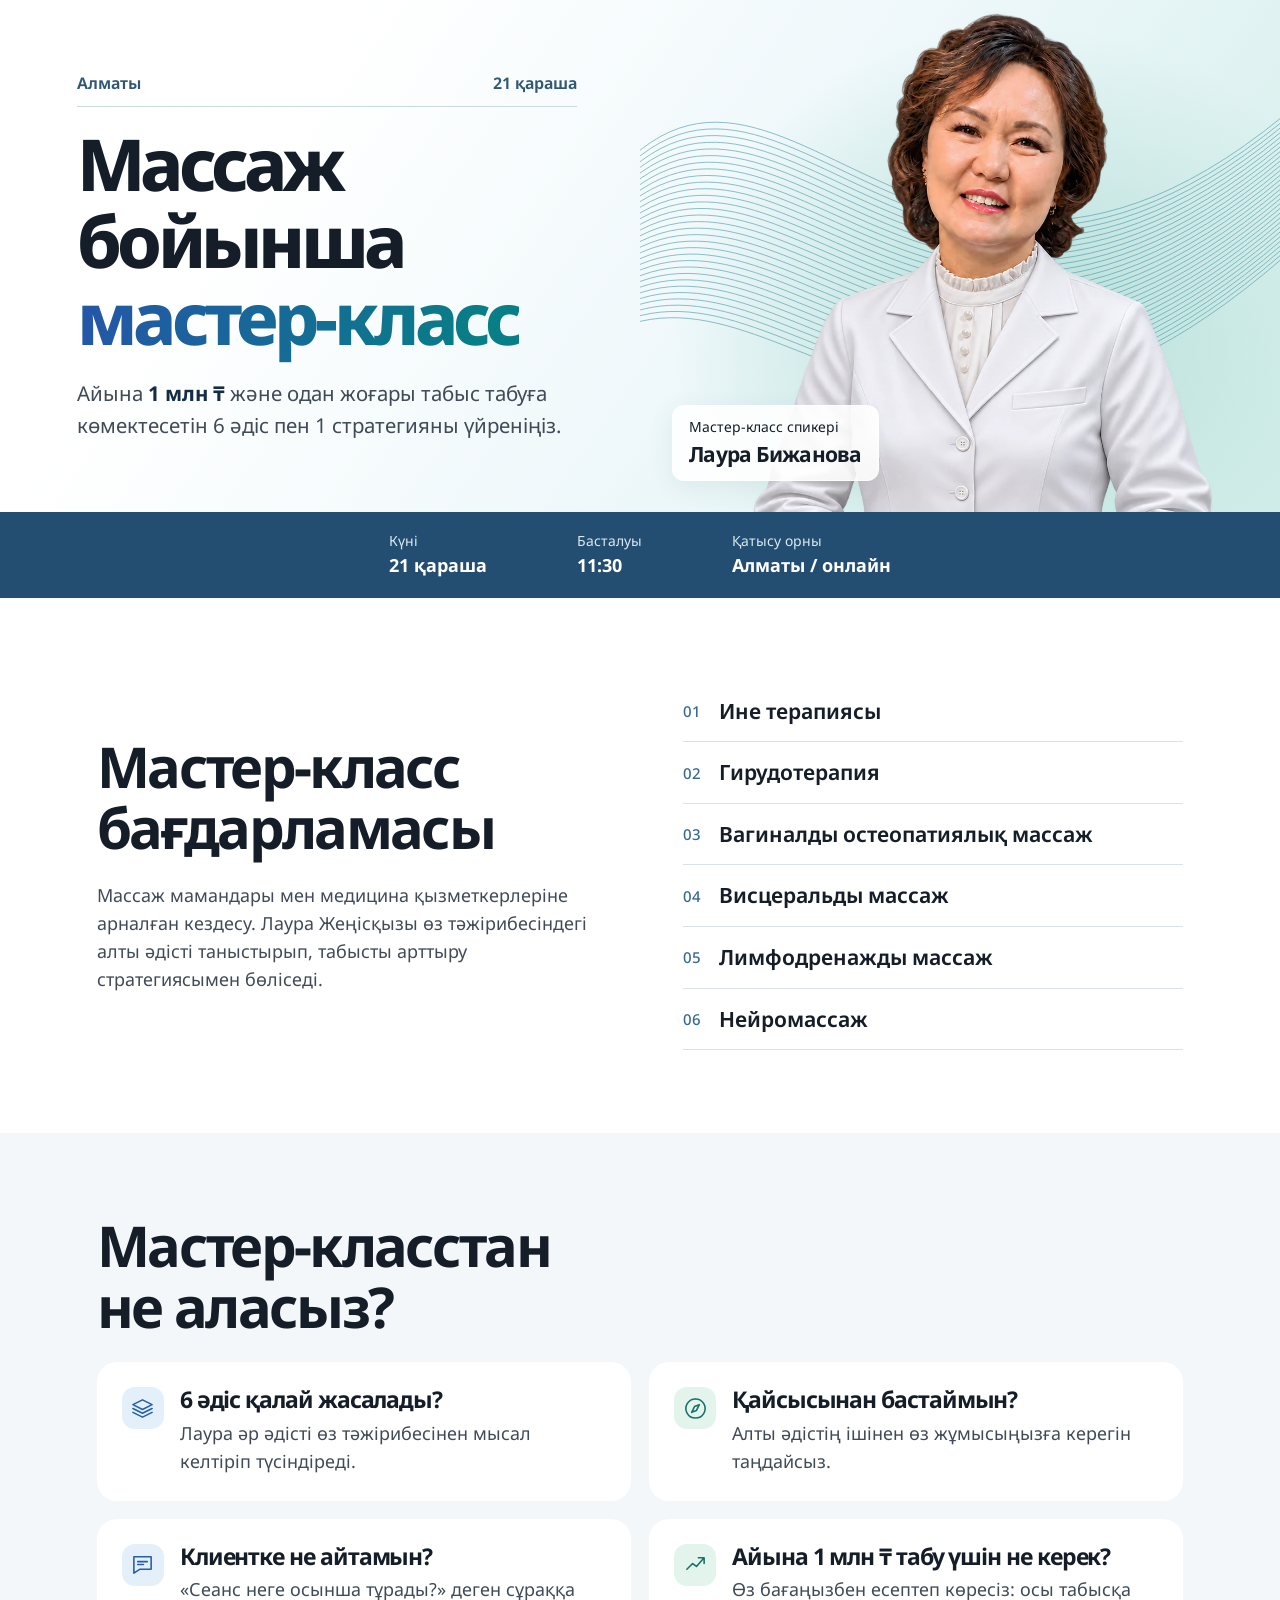
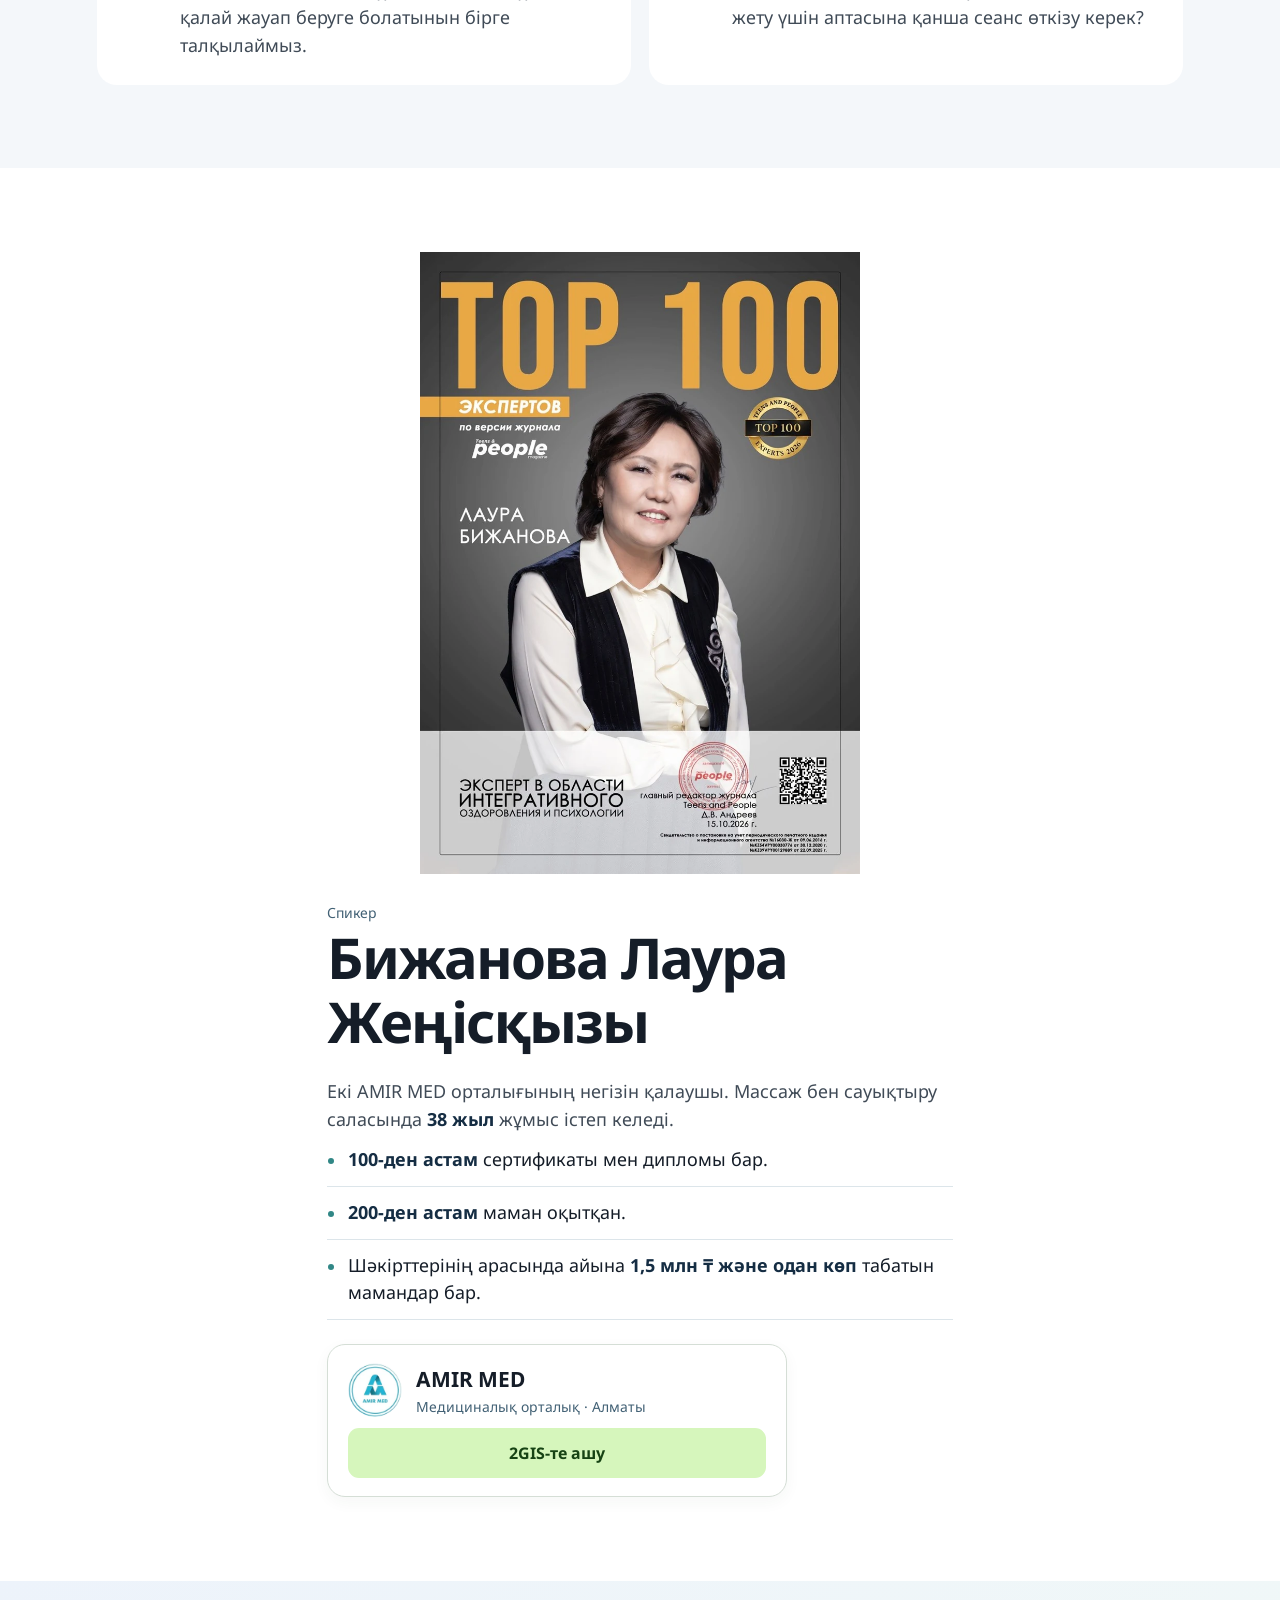
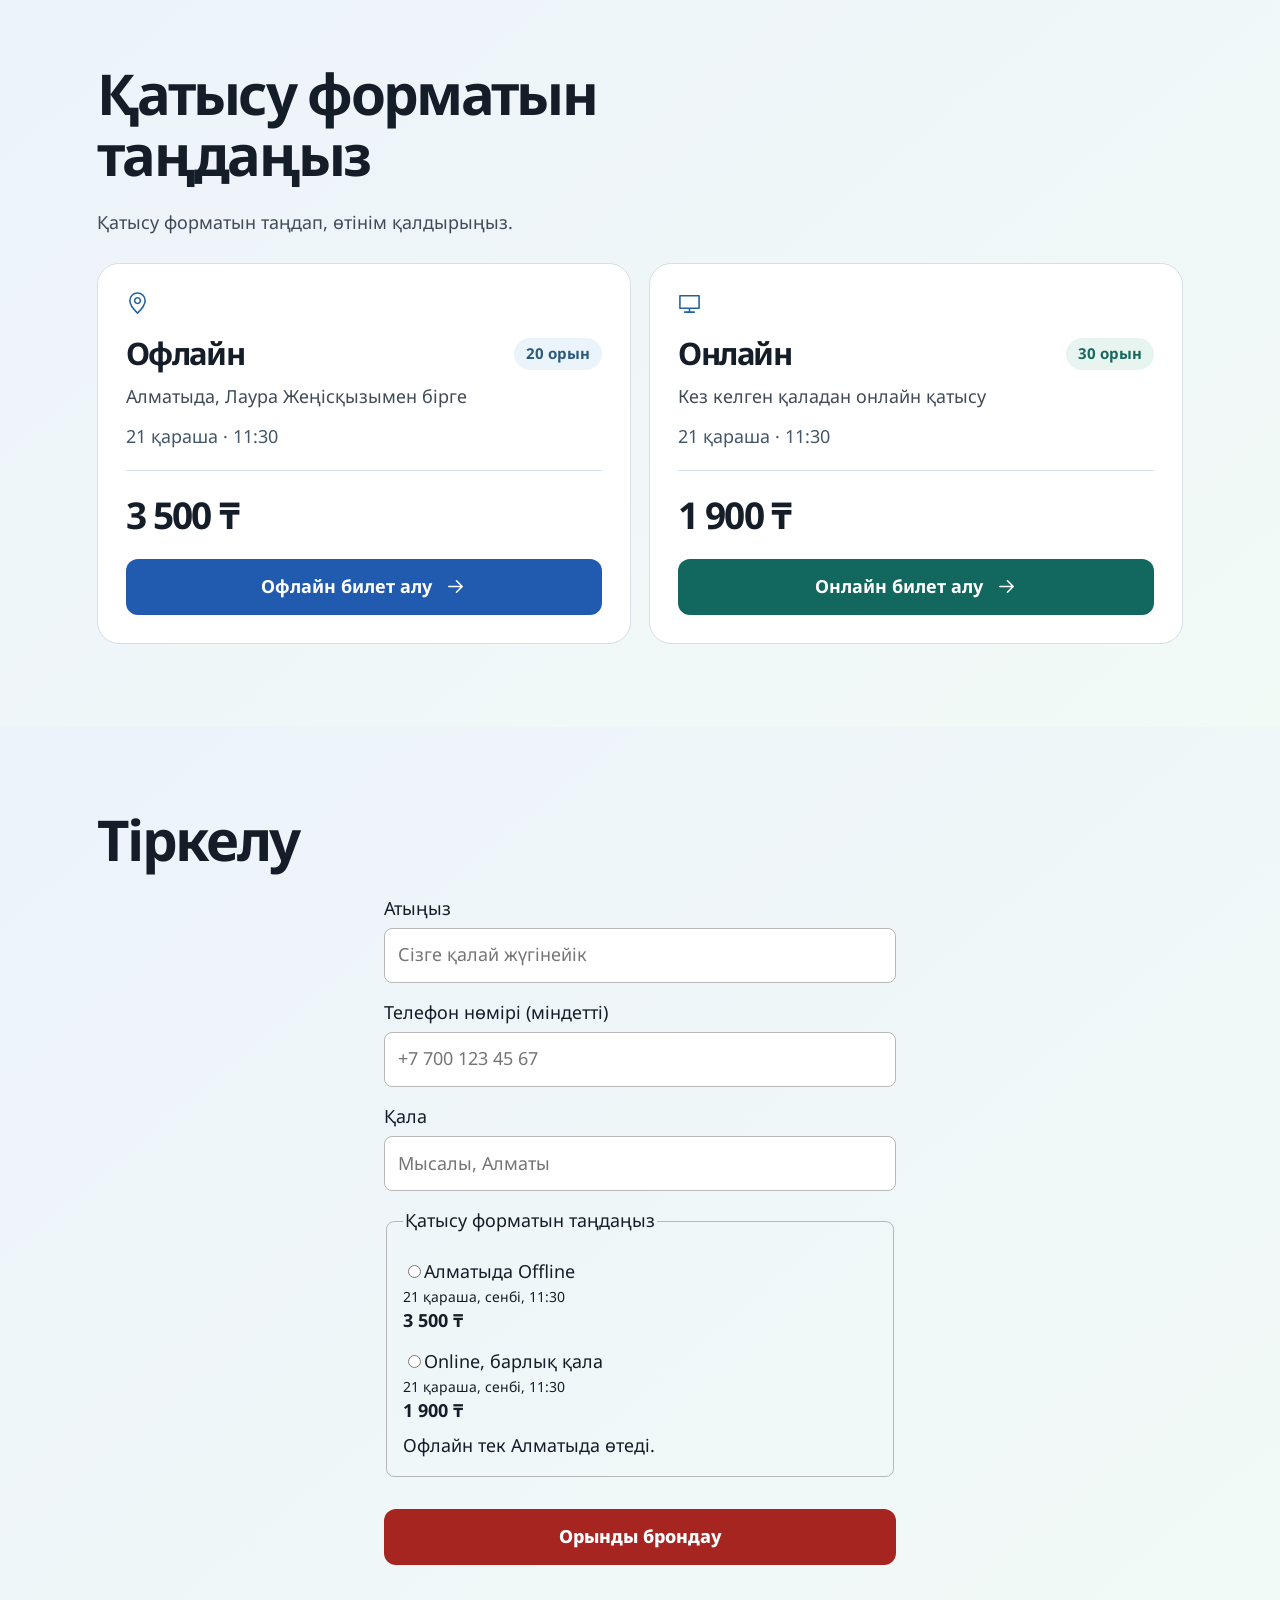
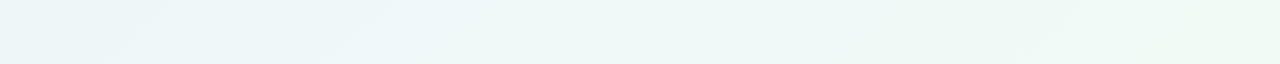
==== commit e5eadf58: "Make registration submit button prominent" ====
--- a/index.html
+++ b/index.html
@@ -124,7 +124,7 @@
 #reg .opt{padding:.4rem 0}
 #reg .opt small,#reg .hint{display:block}
 #reg .err{font-weight:bold}
-#reg button{cursor:pointer}
+#reg button{cursor:pointer;width:100%;min-height:54px;padding:14px 18px;border:0;border-radius:12px;background:#a62520;color:#fff;font:inherit;font-weight:800;font-size:18px}#reg button:focus-visible{outline:3px solid #a62520;outline-offset:4px}#reg button:disabled{opacity:.7;cursor:wait}
 </style><script>
 !function(f,b,e,v,n,t,s){if(f.fbq)return;n=f.fbq=function(){n.callMethod?n.callMethod.apply(n,arguments):n.queue.push(arguments)};if(!f._fbq)f._fbq=n;n.push=n;n.loaded=!0;n.version='2.0';n.queue=[];t=b.createElement(e);t.async=!0;t.src=v;s=b.getElementsByTagName(e)[0];s.parentNode.insertBefore(t,s)}(window,document,'script','https://connect.facebook.net/en_US/fbevents.js');
 fbq('init','1264287725843772');fbq('track','PageView');
